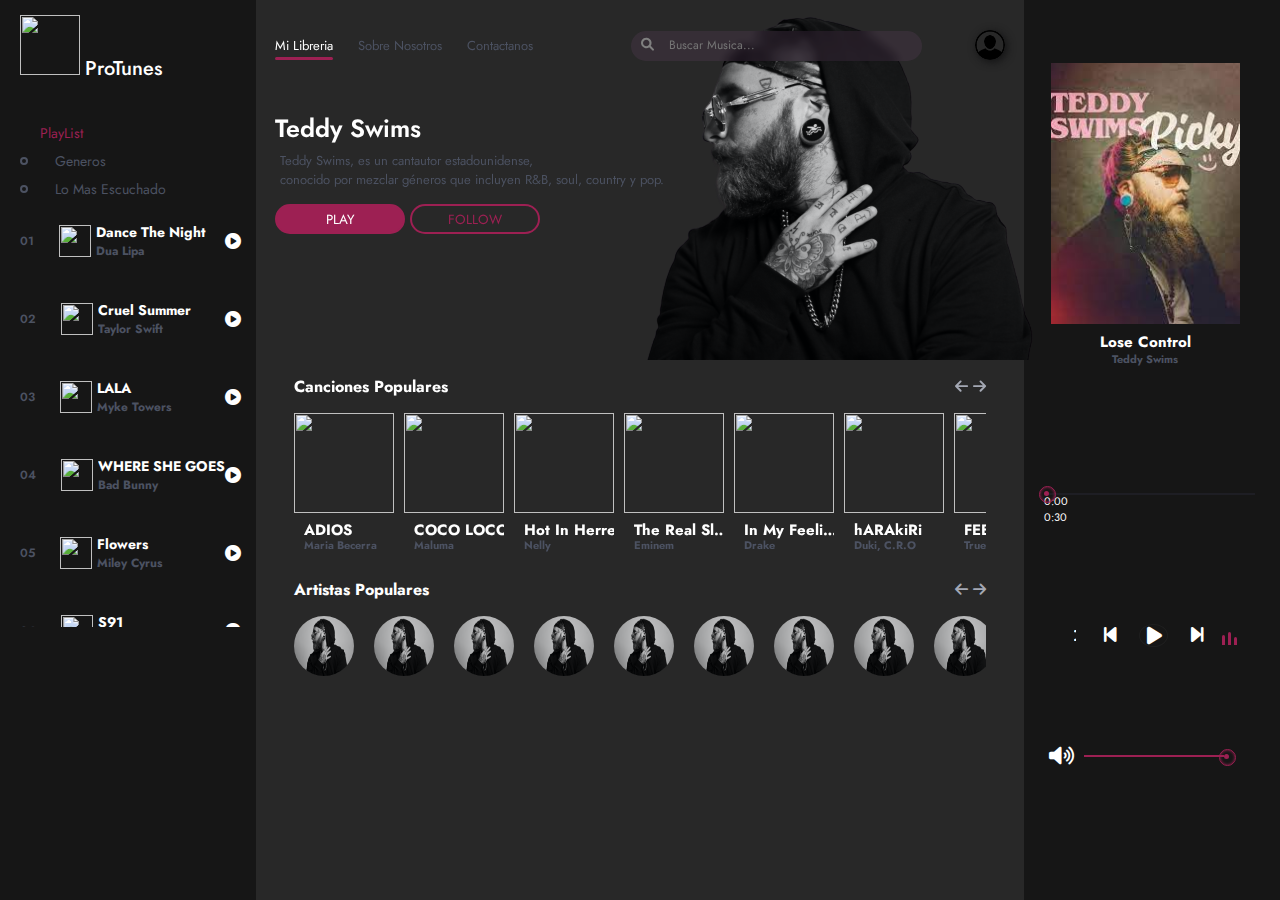
==== index.html @ f32cbe63 "listo el volumen,para volver y siguiente musica y la barra del progreso" ====
<!DOCTYPE html>
<html lang="en">
  <head>
    <meta charset="UTF-8" />
    <meta name="viewport" content="width=device-width, initial-scale=1.0" />
    <link rel="icon" href="https://dewey.tailorbrands.com/production/brand_version_mockup_image/316/8489586316_883c0020-9903-4222-9cf9-b2c41970f652.png?cb=1690263579">
    <link
      href="https://cdn.jsdelivr.net/npm/bootstrap@5.3.0/dist/css/bootstrap.min.css"
      rel="stylesheet"
      integrity="sha384-9ndCyUaIbzAi2FUVXJi0CjmCapSmO7SnpJef0486qhLnuZ2cdeRhO02iuK6FUUVM"
      crossorigin="anonymous"
    />
    <link
      rel="stylesheet"
      href="https://cdnjs.cloudflare.com/ajax/libs/font-awesome/6.0.0/css/all.min.css"
    />
    <link rel="stylesheet" href="/index.css" />
    <title>ProTunes</title>
  </head>

  <body>
    <header>
    </header>
    <main>
      <div class="menuside">
        <h1>
          <img
            src="https://dewey.tailorbrands.com/production/brand_version_mockup_image/316/8489586316_883c0020-9903-4222-9cf9-b2c41970f652.png?cb=1690263579 "
            alt=""
          />ProTunes
        </h1>
        <div class="playlist">
          <h4 class="activo">
            <span></span><i class="bi bi-music-note-beamed"></i>PlayList
          </h4>
          <h4><span></span><i class="bi bi-music-note-beamed"></i>Generos</h4>
          <h4>
            <span></span><i class="bi bi-music-note-beamed"></i>Lo Mas Escuchado
          </h4>
        </div>
        <div class="menusong">
          <li class="cancion">
            <span>01</span>
            <img src="/assets/img/descarga.jpg" alt="" />
            <h5>
              Lose Control <br />
              <div class="subtitulo">Teddy Swims</div>
            </h5>
            <i class="fa-solid fa-circle-play bi playListPlay" id="1"></i>
          </li>
          <li class="cancion">
            <span>02</span>
            <img src="/assets/img/descarga.jpg" alt="" />
            <h5>
              Lose Control <br />
              <div class="subtitulo">Teddy Swims</div>
            </h5>
            <i class="fa-solid fa-circle-play bi playListPlay" id="2"></i>
          </li>
          <li class="cancion">
            <span>03</span>
            <img src="/assets/img/descarga.jpg" alt="" />
            <h5>
              Lose Control <br />
              <div class="subtitulo">Teddy Swims</div>
            </h5>
            <i class="fa-solid fa-circle-play bi playListPlay" id="3"></i>
          </li>
          <li class="cancion">
            <span>04</span>
            <img src="/assets/img/descarga.jpg" alt="" />
            <h5>
              Lose Control <br />
              <div class="subtitulo">Teddy Swims</div>
            </h5>
            <i class="fa-solid fa-circle-play bi playListPlay" id="4"></i>
          </li>
          <li class="cancion">
            <span>05</span>
            <img src="/assets/img/descarga.jpg" alt="" />
            <h5>
              Lose Control <br />
              <div class="subtitulo">Teddy Swims</div>
            </h5>
            <i class="fa-solid fa-circle-play bi playListPlay" id="5"></i>
          </li>
          <li class="cancion">
            <span>06</span>
            <img src="/assets/img/descarga.jpg" alt="" />
            <h5>
              Lose Control <br />
              <div class="subtitulo">Teddy Swims</div>
            </h5>
            <i class="fa-solid fa-circle-play bi playListPlay" id="6"></i>
          </li>
          <li class="cancion">
            <span>07</span>
            <img src="/assets/img/descarga.jpg" alt="" />
            <h5>
              Lose Control <br />
              <div class="subtitulo">Teddy Swims</div>
            </h5>
            <i class="fa-solid fa-circle-play bi playListPlay" id="7"></i>
          </li>
          <li class="cancion">
            <span>08</span>
            <img src="/assets/img/descarga.jpg" alt="" />
            <h5>
              Lose Control <br />
              <div class="subtitulo">Teddy Swims</div>
            </h5>
            <i class="fa-solid fa-circle-play bi playListPlay" id="8"></i>
          </li>
              
        </div>
      </div>

      <div class="songside">
        <nav>
          <ul>
            <li>Mi Libreria <span></span></li>
            <li>Sobre Nosotros </li>
            <li>Contactanos</li>
          </ul>
          <div class="search ">
            <i class="fa-solid fa-magnifying-glass bi"></i>
            <input type="text" placeholder="Buscar Musica...">
          </div>
            <div class="user">
              <img src="/assets/img/descarga-removebg-preview.png" alt="portadaArtista">        
          </div>   
        </nav>
        <div class="content">
          <h1>Teddy Swims</h1>
          <p>Teddy Swims, es un cantautor estadounidense,<br> conocido por mezclar géneros que incluyen R&B, soul, country y pop.</p>
          <div class="botones">
            <button>PLAY</button>
            <button>FOLLOW</button>
          </div>
        </div>

        <div class="popularsong">
          <div class="h4">
            <h4>Canciones Populares</h4>
            <div class="btn_s">
              <i class="fa-solid fa-arrow-left bi" id="cancionPopularLeft"></i>
              <i class="fa-solid fa-arrow-right bi" id="cancionPopularRight"></i>
            </div>
          </div>

          <div class="popsong">
            <li class="cancion">
              <div class="imgplay">
                <img src="/assets/img/descarga.jpg" alt="" />
                <i class="fa-solid fa-circle-play bi playListPlay" id="9"></i>
              </div>
              <h5>
                Lose Control <br />
                <div class="subtitulo">Teddy Swims</div>
              </h5>
            </li>
            <li class="cancion">
              <div class="imgplay">
                <img src="/assets/img/descarga.jpg" alt="" />
                <i class="fa-solid fa-circle-play bi playListPlay" id="10"></i>
              </div>
              <h5>
                Lose Control <br />
                <div class="subtitulo">Teddy Swims</div>
              </h5>
            </li>
            <li class="cancion">
              <div class="imgplay">
                <img src="/assets/img/descarga.jpg" alt="" />
                <i class="fa-solid fa-circle-play bi playListPlay" id="11"></i>
              </div>
              <h5>
                Lose Control <br />
                <div class="subtitulo">Teddy Swims</div>
              </h5>
            </li>
            <li class="cancion">
              <div class="imgplay">
                <img src="/assets/img/descarga.jpg" alt=""/>
                <i class="fa-solid fa-circle-play bi playListPlay" id="12"></i>
              </div>
              <h5>
                Lose Control <br />
                <div class="subtitulo">Teddy Swims</div>
              </h5>
            </li>
            <li class="cancion">
              <div class="imgplay">
                <img src="/assets/img/descarga.jpg" alt="" />
                <i class="fa-solid fa-circle-play bi playListPlay" id="13"></i>
              </div>
              <h5>
                Lose Control <br />
                <div class="subtitulo">Teddy Swims</div>
              </h5>
            </li>
            <li class="cancion">
              <div class="imgplay">
                <img src="/assets/img/descarga.jpg" alt="" />
                <i class="fa-solid fa-circle-play bi playListPlay" id="14"></i>
              </div>
              <h5>
                Lose Control <br />
                <div class="subtitulo">Teddy Swims</div>
              </h5>
            </li>
            <li class="cancion">
              <div class="imgplay">
                <img src="/assets/img/descarga.jpg" alt="" />
                <i class="fa-solid fa-circle-play bi playListPlay" id="15"></i>
              </div>
              <h5>
                Lose Control <br />
                <div class="subtitulo">Teddy Swims</div>
              </h5>
            </li>
            <li class="cancion">
              <div class="imgplay">
                <img src="/assets/img/descarga.jpg" alt="" />
                <i class="fa-solid fa-circle-play bi playListPlay" id="16"></i>
              </div>
              <h5>
                Lose Control <br />
                <div class="subtitulo">Teddy Swims</div>
              </h5>
            </li>
            <li class="cancion">
              <div class="imgplay">
                <img src="/assets/img/descarga.jpg" alt="" />
                <i class="fa-solid fa-circle-play bi playListPlay" id="17"></i>
              </div>
              <h5>
                Lose Control <br />
                <div class="subtitulo">Teddy Swims</div>
              </h5>
            </li>
            <li class="cancion">
              <div class="imgplay">
                <img src="/assets/img/descarga.jpg" alt="" />
                <i class="fa-solid fa-circle-play bi playListPlay" id="18"></i>
              </div>
              <h5>
                Lose Control <br />
                <div class="subtitulo">Teddy Swims</div>
              </h5>
            </li>
            <li class="cancion">
              <div class="imgplay">
                <img src="/assets/img/descarga.jpg" alt="" />
                <i class="fa-solid fa-circle-play bi playListPlay" id="19"></i>
              </div>
              <h5>
                Lose Control <br />
                <div class="subtitulo">Teddy Swims</div>
              </h5>
            </li>
            <li class="cancion">
              <div class="imgplay">
                <img src="/assets/img/descarga.jpg" alt="" />
                <i class="fa-solid fa-circle-play bi playListPlay" id="20"></i>
              </div>
              <h5>
                Lose Control <br />
                <div class="subtitulo">Teddy Swims</div>
              </h5>
            </li>
            <li class="cancion">
              <div class="imgplay">
                <img src="/assets/img/descarga.jpg" alt="" />
                <i class="fa-solid fa-circle-play bi playListPlay" id="21"></i>
              </div>
              <h5>
                Lose Control <br />
                <div class="subtitulo">Teddy Swims</div>
              </h5>
            </li>
            <li class="cancion">
              <div class="imgplay">
                <img src="/assets/img/descarga.jpg" alt="" />
                <i class="fa-solid fa-circle-play bi playListPlay" id="22"></i>
              </div>
              <h5>
                Lose Control <br />
                <div class="subtitulo">Teddy Swims</div>
              </h5>
            </li>
            <li class="cancion">
              <div class="imgplay">
                <img src="/assets/img/descarga.jpg" alt="" />
                <i class="fa-solid fa-circle-play bi playListPlay" id="23"></i>
              </div>
              <h5>
                Lose Control <br />
                <div class="subtitulo">Teddy Swims</div>
              </h5>
            </li>
            <li class="cancion">
              <div class="imgplay">
                <img src="/assets/img/descarga.jpg" alt="" />
                <i class="fa-solid fa-circle-play bi playListPlay" id="24"></i>
              </div>
              <h5>
                Lose Control <br />
                <div class="subtitulo">Teddy Swims</div>
              </h5>
            </li>
            <li class="cancion">
              <div class="imgplay">
                <img src="/assets/img/descarga.jpg" alt="" />
                <i class="fa-solid fa-circle-play bi playListPlay" id="25"></i>
              </div>
              <h5>
                Lose Control <br />
                <div class="subtitulo">Teddy Swims</div>
              </h5>
            </li>
            <li class="cancion">
              <div class="imgplay">
                <img src="/assets/img/descarga.jpg" alt="" />
                <i class="fa-solid fa-circle-play bi playListPlay" id="26"></i>
              </div>
              <h5>
                Lose Control <br />
                <div class="subtitulo">Teddy Swims</div>
              </h5>
            </li>
            <li class="cancion">
              <div class="imgplay">
                <img src="/assets/img/descarga.jpg" alt="" />
                <i class="fa-solid fa-circle-play bi playListPlay" id="27"></i>
              </div>
              <h5>
                Lose Control <br />
                <div class="subtitulo">Teddy Swims</div>
              </h5>
            </li>
            <li class="cancion">
              <div class="imgplay">
                <img src="/assets/img/descarga.jpg" alt="" />
                <i class="fa-solid fa-circle-play bi playListPlay" id="28"></i>
              </div>
              <h5>
                Lose Control <br />
                <div class="subtitulo">Teddy Swims</div>
              </h5>
            </li>
            <li class="cancion">
              <div class="imgplay">
                <img src="/assets/img/descarga.jpg" alt="" />
                <i class="fa-solid fa-circle-play bi playListPlay" id="29"></i>
              </div>
              <h5>
                Lose Control <br />
                <div class="subtitulo">Teddy Swims</div>
              </h5>
            </li>
            <li class="cancion">
              <div class="imgplay">
                <img src="/assets/img/descarga.jpg" alt="" />
                <i class="fa-solid fa-circle-play bi playListPlay" id="30"></i>
              </div>
              <h5>
                Lose Control <br />
                <div class="subtitulo">Teddy Swims</div>
              </h5>
            </li>
          </div>
        </div>

        <div class="popularArtists">
          
          <div class="h4">
            <h4>Artistas Populares</h4>
            <div class="btn_s">
              <i class="fa-solid fa-arrow-left bi" id="popArtistaLeft"></i>
              <i class="fa-solid fa-arrow-right bi" id="popArtistaRight"></i>
            </div>
          </div>

          <div class="item ">
           
            </li>
            <li>
              <img src="/assets/img/songside img teddy swims.png" alt="">
            </li>
            <li>
              <img src="/assets/img/songside img teddy swims.png" alt="">
            </li>
            <li>
              <img src="/assets/img/songside img teddy swims.png" alt="">
            </li>
            <li>
              <img src="/assets/img/songside img teddy swims.png" alt="">
            </li>
            <li>
              <img src="/assets/img/songside img teddy swims.png" alt="">
            </li>
            <li>
              <img src="/assets/img/songside img teddy swims.png" alt="">
            </li>
            <li>
              <img src="/assets/img/songside img teddy swims.png" alt="">
            </li>
            <li>
              <img src="/assets/img/songside img teddy swims.png" alt="">
            </li>
            <li>
              <img src="/assets/img/songside img teddy swims.png" alt="">
            </li>
            <li>
              <img src="/assets/img/songside img teddy swims.png" alt="">
            </li>
            <li>
              <img src="/assets/img/songside img teddy swims.png" alt="">
            </li>
            <li>
              <img src="/assets/img/songside img teddy swims.png" alt="">
            </li>
            <li>
              <img src="/assets/img/songside img teddy swims.png" alt="">
            </li>
            <li>
              <img src="/assets/img/songside img teddy swims.png" alt="">
            </li>
            <li>
              <img src="/assets/img/songside img teddy swims.png" alt="">
            </li>
            <li>
              <img src="/assets/img/songside img teddy swims.png" alt="">
            </li>
          </div>
        </div>
      </div>

      <div class="masterplay">
      
        <h5 id="titulo">
          <img src="/assets/img/images.jpg"  alt="" id="postermasterplay" /><span></span>

          Lose Control
          <div class="subtitulo">Teddy Swims</div>
        </h5> 
     
        <div class="bar">
          <div class="d-flex w-100 justify-content-between mt-2" >
            <span  id="comienzo">0:00</span>
          <span  id="fin">0:30</span>
          </div>
          
          <input type="range" name="" id="seek" min="0" max="100">
          <div class="bar2" id="bar2"></div>
          <div class="punto"></div>
        </div>
      
        <div class="icon">         
          <i class="fa-solid fa-shuffle shuffle bi">next</i>
          <i class="fa-solid fa-backward-step bi" id="back"></i>
          <i class="fa-solid fa-play bi" id="masterPlay"></i>
          <i class="fa-solid fa-forward-step bi" id="next"></i>

          <div class="wave" id="wave">
            <div class="wave1"></div>
            <div class="wave1"></div>
            <div class="wave1"></div>
          </div>
        </div>

        <div class="vol">
          <i class="fa-solid fa-volume-high bi" id="vol_icon"></i>
          <input type="range" min="0" max="100" id="vol">
          <div class="volbar"></div>
          <div class="punto" id="volpunto"></div>
        </div>

      </div>
    </main>
    <footer></footer>
    <script
      src="https://cdn.jsdelivr.net/npm/bootstrap@5.3.0/dist/js/bootstrap.bundle.min.js"
      integrity="sha384-geWF76RCwLtnZ8qwWowPQNguL3RmwHVBC9FhGdlKrxdiJJigb/j/68SIy3Te4Bkz"
      crossorigin="anonymous"
    ></script>
    <script src="/js/admin.js"></script>
    <script src="/js/global.js"></script>
    <script src="/app.js"></script>
    <script src="/index.js"></script>
  </body>
</html>
---- index.css ----
/* .colores {
    background general - black
    color: #181818 - background
    #341931 - gradientes
    #571b3c - gradientes
    #7a1e48 - gradientes
    #9d2053 - gradientes
    } */
@import url("https://fonts.googleapis.com/css2?family=Bebas+Neue&family=Jost&display=swap");
* {
  margin: 0;
  padding: 0;
  box-sizing: border-box;
  font-family: "Bebas Neue", sans-serif;
  font-family: "Jost", sans-serif;
}

body {
  width: 100%;
  height: 100vh;
  display: flex;
  place-items: center;
  background-color: black;
}

main {
  position: relative;
  width: 100%;
  height: 100%;
  /* border: 1px solid #fff; */
  display: flex;
  /* flex-wrap: wrap; */

  overflow: hidden;
}
main .menuside{
  width: 20%;
}
main .menuside,
.songside {
  height: 100%;
  /* border: 1px solid #fff; */
  background-color: rgb(22, 22, 22);
  color: #fff;
}

main .songside {

  width: 60%;
  background: rgb(40, 40, 40);
}

main .masterplay {
  width: 20%;
  height: 100%;
  /* border: 1px solid #fff; */
  background-color: rgb(22, 22, 22);
}

main .menuside h1 {
  font-size: 20px;
  margin: 15px 0px 0px 20px;
  font-weight: 500;
  cursor: default;
}

main .menuside img {
  width: 60px;
  height: 60px;
  margin-right: 5px;
}

main .menuside .playlist {
  margin: 40px 0px 0px 20px;
}

main .menuside .playlist h4 {
  font-size: 14px;
  font-weight: 400;
  padding-bottom: 8px;
  color: #4c5262;
  cursor: pointer;
  display: flex;
  align-items: center;
  transition: 0.3s linear;
}
main .menuside .playlist h4:hover {
  color: #fff;
}

main .menuside .playlist h4 span {
  position: relative;
  margin-right: 35px;
}

main .menuside .playlist h4 span::before {
  content: "";
  position: absolute;
  width: 4px;
  height: 4px;
  border: 2px solid #4c5262;
  border-radius: 50%;
  top: -4px;
  transition: 0.3s linear;
}
main .menuside .playlist h4:hover span::before {
  border: 2px solid #fff;
}

main .menuside .playlist h4 .bi {
  display: none;
}

main .menuside .playlist .activo {
  color: #9d2053;
}
main .menuside .playlist .activo span {
  display: none;
}
main .menuside .playlist .activo .bi {
  display: flex;
  margin-right: 20px;
}

main .menuside .menusong {
  width: 100%;
  height: 420px;
  /* border: 1px solid #fff; */

  overflow: auto;
}

main .menuside .menusong::-webkit-scrollbar {
  display: none;
}

main .menuside .menusong li {
  list-style-type: none;
  position: relative;
  padding: 5px 0px 5px 20px;
  display: flex;
  align-items: center;
  margin-bottom: 10px;
  cursor: pointer;
  transition: 0.3s linear;
}

main .menuside .menusong li:hover {
  background: rgb(105, 105, 105, 0.1);
}
main .menuside .menusong li span {
  font-size: 12px;
  font-weight: 600;
  color: #4c5262;
}
main .menuside .menusong li img {
  width: 32px;
  height: 32px;
  margin-left: 25px;
}

main .menuside .menusong li h5 {
  font-size: 14px;
  /* margin-left: 15px; */
  margin: 5px 0px 5px 0px;
  width: 170px;
  /* border: 1px solid #fff; */
  overflow: hidden;
  text-overflow: ellipsis;
  white-space: nowrap;
}

main .menuside .menusong li h5 .subtitulo {
  font-size: 12px;
  color: #4c5262;
}

main .menuside .menusong li .bi {
  position: absolute;
  right: 15px;
}

main .masterplay {
  display: flex;
  align-items: center;
  flex-wrap: wrap;
  padding: 0px 10px;
  height: 100%;
  width: 20%;
  
}

main .masterplay .wave {
  width: 30px;
  height: 30px;
  /* border: 1px solid #fff; */
  padding-bottom: 5px;
  display: flex;
  align-items: flex-end;
  margin-right: 10px;
}

main .masterplay .wave .wave1 {
  width: 3px;
  height: 10px;
  background: #9d2053;
  margin-right: 3px;
  border-radius: 10px 10px 0px 0px;
  animation: unset;
}
main .masterplay .wave .wave1:nth-child(2) {
  height: 13px;
  margin-right: 3.5px;
  animation-delay: 0.4s;
}
main .masterplay .wave .wave1:nth-child(3) {
  height: 8px;
  animation-delay: 0.8s;
}

/* js classes */

main .masterplay .active1 .wave1 {
  animation: wave 0.5s linear infinite;
}

main .masterplay .active1 .wave1:nth-child(2) {
  animation-delay: 0.4s;
}
main .masterplay .active1 .wave1:nth-child(3) {
  animation-delay: 0.8s;
}

@keyframes wave {
  0% {
    height: 10px;
  }
  50% {
    height: 15px;
  }
  100% {
    height: 10px;
  }
}

main .masterplay img {
  
  top: 50px;
  width: 100%;
}

main .masterplay h5 {
  
  top: 10px;
  width: 80%;
  display: flex;
  flex-direction: column;
  align-items: center;
  /* border: 1px solid #fff; */
  margin-left: 17px;
  color: #fff;
  line-height: 17px;
  overflow: hidden;
  text-overflow: ellipsis;
  white-space: nowrap;
  font-size: 15px;
}
main .masterplay h5 span{
  margin-top: 10px;
}

main .masterplay h5 .subtitulo {
  font-size: 11px;
  color: #4c5262;
  width: 100%;
  overflow: hidden;
  text-overflow: ellipsis;
  white-space: nowrap;
  display: flex;
  flex-direction: column;
  align-items: center;
}

main .masterplay .icon {
  width: 100%;
  font-size: 20px;
  color: #fff;
  margin: 0px 20px 60px 40px;
  outline: none;
  display: flex;
  align-items: center;
  justify-content: center;
  gap: 10%;
}

main .masterplay .icon .bi {
  cursor: pointer;
  outline: none;
}

main .masterplay .icon .shuffle {

    font-size: 17px;
    margin-right: 10px;
    width: 17px;
    overflow: hidden;
    display: flex;
    align-items: center;
    
}

main .masterplay .icon .bi:nth-child(3) {
  border: 1px solid rgb(105, 105, 105, 0.1);
  border-radius: 50%;
  padding: 1px 5px 0px 7px;
  margin: 0px 5px;
}
main .masterplay span {
  color: #fff;
  width: 32px;
  /* border: 1px solid #fff; */
  font-size: 11px;
  font-weight: 400;
  display: flex;
}

main .masterplay .bar {
  position: relative;
  width: 100%;
  height: 2px;
  background: rgb(105, 105, 170, 0.1);
  margin: 0px 15px 0px 10px;
}
main .masterplay .bar .bar2 {
  position: absolute;
  background: #9d2053;
  width: 0%;
  height: 100%;
  top: 0;
  transition: 1s linear;
}
main .masterplay .bar .punto {
  position: absolute;
  width: 5px;
  height: 5px;
  background: #9d2053;
  border-radius: 50%;
  left: 0%;
  top: -1.5px;
  transition: 1s linear;
}
main .masterplay .bar .punto::before {
  content: "";
  position: absolute;
  width: 15px;
  height: 15px;
  border: 1px solid #9d2053;
  border-radius: 50%;
  left: -5.5px;
  top: -5px;
  box-shadow: inset 0px 0px 3px #9d2053;
}
main .masterplay .bar input {
  position: absolute;
  width: 100%;
  top: -7px;
  left: 0;
  cursor: pointer;
  z-index: 999999999999999999999999999999999999999;
  /* transition: 3s linear ; */
  opacity: 0;
}
main .masterplay .vol {
  position: relative;
  width: 140px;
  height: 2px;
  background: rgb(105, 105, 170, 0.1);
  margin-left: 50px;
  top: -80px;
}

main .masterplay .vol .bi {
  position: absolute;
  color: #fff;
  font-size: 20px;
  top: -9px;
  left: -35px;
}

main .masterplay .vol input {
  position: absolute;
  width: 100%;
  top: -8px;
  left: 0;
  cursor: pointer;
  z-index: 999999999999999999999999999999999999;
  opacity: 0;
}

main .masterplay .vol .volbar {
  position: absolute;
  background: #9d2053;
  width: 100%;
  height: 100%;
  transition: 0.3s linear;
}
main .masterplay .vol .punto {
  position: absolute;
  width: 5px;
  height: 5px;
  background: #9d2053;
  border-radius: 50%;
  left: 100%;
  top: -1.5px;
  transition: 0.3s linear;
}
main .masterplay .vol .punto::before {
  content: "";
  position: absolute;
  width: 15px;
  height: 15px;
  border: 1px solid #9d2053;
  border-radius: 50%;
  left: -5.5px;
  top: -5px;
  box-shadow: inset 0px 0px 3px #9d2053;
}
main .songside {
  z-index: 2;
}

main .songside::before {
  content: "";
  position: absolute;
  width: 59%;
  height: 40%;
  background: url("/assets/img/songside_img_teddy_swims-removebg-preview.png");
  background-repeat: no-repeat;
  z-index: -1;
  right: -20px;
  
}

main .songside nav {
  width: 95%;
  height: 10%;
  /* border: 1px solid #fff; */
  margin: auto;
  display: flex;
  align-items: center;
  justify-content: space-between;
}
main .songside nav ul {
  display: flex;
}
main .songside nav ul li {
  list-style: none;
  position: relative;
  font-size: 13px;
  color: #4c5262;
  margin-right: 25px;
  cursor: pointer;
  transition: 0.3s linear;
}
main .songside nav ul li:hover {
  color: #fff;
}
main .songside nav ul li:nth-child(1) {
  color: #fff;
}

main .songside nav ul li span {
  position: absolute;
  width: 100%;
  height: 2.5px;
  background: #9d2053;
  bottom: -5px;
  left: 0;
  border-radius: 20px;
}
main .songside nav .search {
  position: relative;
  width: 40%;
  height: 30px;
  padding: 1px 10px;
  border-radius: 20px;
  /* border: 1px solid #fff; */
  color: gray;
}
main .songside nav .search::before {
  content: "";
  position: absolute;
  width: 100%;
  height: 100%;
  background: rgb(184, 105, 184, 0.1);
  border-radius: 20px;
  backdrop-filter: blur(5px);
  z-index: -1;
}

main .songside nav .search .bi {
  font-size: 13px;
  padding: 7px 0px 0px 10px;
}
main .songside nav .search input {
  background: none;
  border: none;
  outline: none;
  padding: 0px 10px;
  color: #fff;
  font-size: 12px;
}

main .songside nav .user {
  position: relative;
  width: 30px;
  height: 30px;
  /* border: 1px solid #fff; */
  border-radius: 50%;
}
main .songside nav .user:hover {
  transform: scale(1.1);
}

main .songside nav .user img {
  width: 100%;
  height: 100%;
  border-radius: 50%;
  box-shadow: 2px 2px 8px #121213;
  cursor: pointer;
}


main .songside .content {
  width: 95%;
  height: 30%;
  /* border: 1px solid #fff; */
  margin: auto;
  padding-top: 20px;
}
main .songside .content h1 {
  font-size: 25px;
  font-weight: 600;
}
main .songside .content p {
  font-size: 13px;
  font-weight: 400;
  color: #4c5262;
  margin: 5px;
}
main .songside .content .botones {
  margin-top: 15px;
}
main .songside .content .botones button {
  width: 130px;
  height: 30px;
  border: 2px solid #9d2053;
  outline: none;
  border-radius: 20px;
  background: #9d2053;
  color: #fff;
  cursor: pointer;
  transition: 0.3s linear;
}
main .songside .content .botones button:hover {
  background: none;
  color: #9d2053;
  
}
main .songside .content .botones button:nth-child(2) {
  background: none;
  color: #9d2053;
}
main .songside .content .botones button:nth-child(2):hover {
  background: #9d2053;
  color: #fff;
  
}

main .songside .popularsong {
  width: 90%;
  height: auto;
  margin: auto;
  margin-top: 15px;
  /* border: 1px solid #fff; */
  
}


main .songside .popularsong .h4 {
  display: flex;
  align-items: center;
  justify-content: space-between;
}

main .songside .popularsong .h4 .bi {
  color: #a4a8b4;
  cursor: pointer;
  transition: 0.3s linear;
  font-size: 15px; /* font size del popular song y flechas */
}
main .songside .popularsong .h4 .bi:hover {
  color: #fff;
}

main .songside .popularsong .popsong {
  width: 100%;
  height: 150px;
  margin-top: 15px;
  display: flex;
  /* border: 1px solid #fff; */
  overflow: auto;
  scroll-behavior: smooth;

}
main .songside .popularsong .popsong::-webkit-scrollbar {
  display: none;
}
main .songside .popularsong .popsong li {
  min-width: 100px;
  height: 140px;
  list-style-type: none;
  margin-right: 10px;
  transition: .3s linear;
}

main .songside .popularsong .popsong li:hover {
  background: rgba(5, 5, 5, 0.1);

}

main .songside .popularsong .popsong li .imgplay {
  position: relative;
  width: 100px;
  height: 100px;
  display: flex;
  align-items: center;
  justify-content: center;
    
}
main .songside .popularsong .popsong li .imgplay img{
  width: 100%;
  height: 100%;
      
}
main .songside .popularsong .popsong li .imgplay .bi{
  position: absolute;
  font-size: 40px;
  cursor: pointer;
  transition: .3s linear;
  opacity: 0;   
  color: #9d2053;
  background-color: #121213;
  border-radius: 50%;
  
}
main .songside .popularsong .popsong li:hover .imgplay .bi{
  opacity: 1;  
}
main .songside .popularsong .popsong li h5{
  padding: 5px 0px 0px 5px;
  line-height: 15px;
  font-size: 15px;
  width: 100px;
  overflow: hidden;
  white-space: nowrap;
  text-overflow: ellipsis;
}
main .songside .popularsong .popsong li h5 .subtitulo{
  font-size: 11px;
  overflow: hidden;
  white-space: nowrap;
  text-overflow: ellipsis;
  color: #4c5262;
}

main .songside .popularArtists {
  width: 90%;
  height: auto;
  /* border: 1px solid #fff; */
  margin: auto;
  margin-top: 15px;
}

main .songside .popularArtists .h4 {
  display: flex;
  align-items: center;
  justify-content: space-between;
}

main .songside .popularArtists .h4 .bi {
  color: #a4a8b4;
  cursor: pointer;
  transition: 0.3s linear;
  font-size: 15px; /* font size del popular song y flechas */
}
main .songside .popularArtists .h4 .bi:hover {
  color: #fff;
}


main .songside .popularArtists .item {
  width: 100%;
  height: 110px;
  margin-top: 15px;
  display: flex;
  /* border: 1px solid #fff; */
  overflow: auto;
  scroll-behavior: smooth;
}
main .songside .popularArtists .item::-webkit-scrollbar {
 display: none;
}

main .songside .popularArtists .item li {
  list-style-type: none;
  position: relative;
  min-width: 60px;
  height: 60px;
  border-radius: 50%;
  margin-right: 20px;
  cursor: pointer;
}
main .songside .popularArtists .item li img{
  width: 100%;
  height: 100%;
  border-radius: 50%;

}

/* main .songside .footer {
  width: 100%;
  height: 14%;
  border: 1px solid #fff; 
  margin-top: 5px;
  background: #121213;
} */
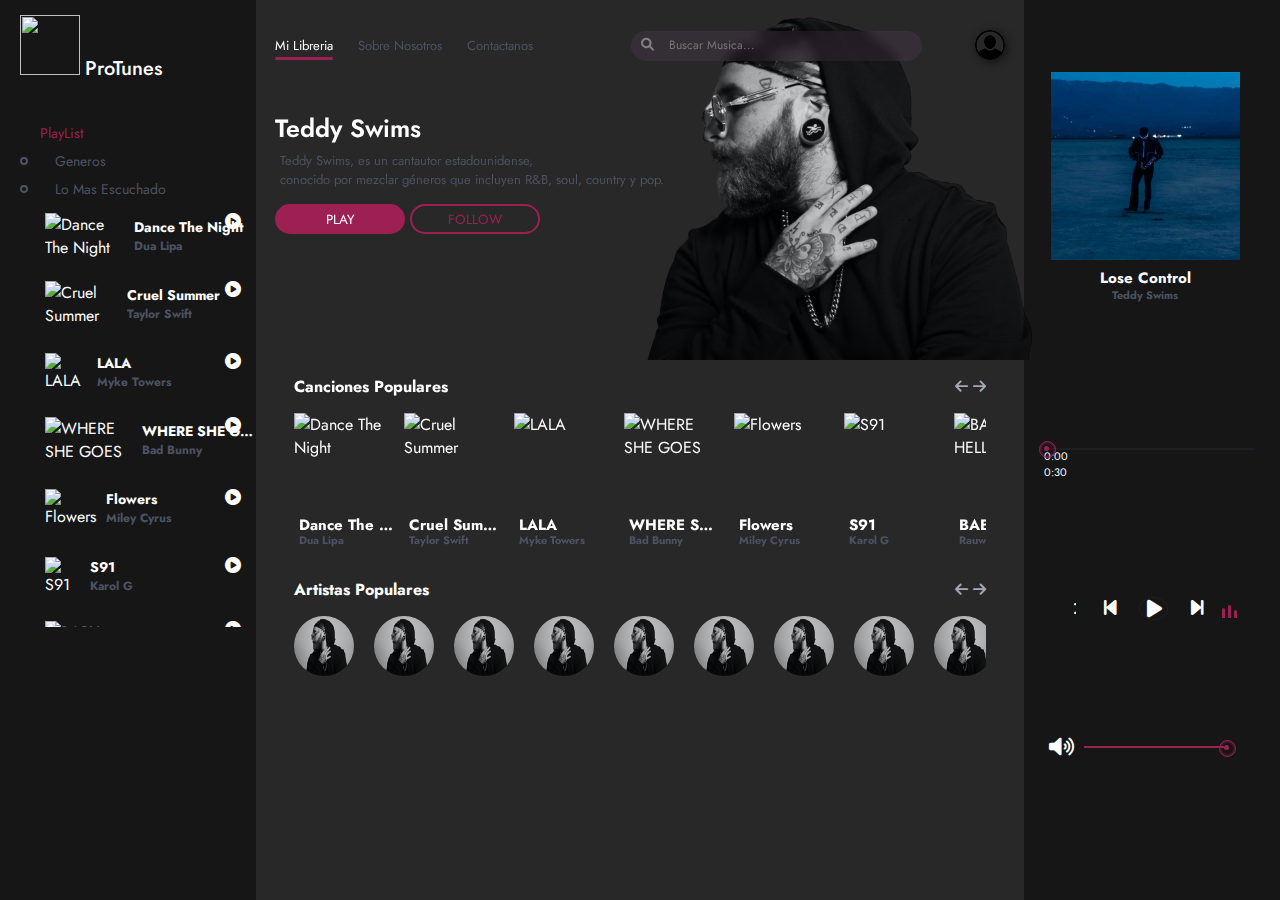
==== commit 8f2e3a8b: "se realizo cambios en la funcion de canciones populares y de menusong, se arreglo los botones back y" ====
--- a/index.html
+++ b/index.html
@@ -38,8 +38,9 @@
             <span></span><i class="bi bi-music-note-beamed"></i>Lo Mas Escuchado
           </h4>
         </div>
+
         <div class="menusong">
-          <li class="cancion">
+          <!-- <li class="cancion">
             <span>01</span>
             <img src="/assets/img/descarga.jpg" alt="" />
             <h5>
@@ -110,9 +111,10 @@
               <div class="subtitulo">Teddy Swims</div>
             </h5>
             <i class="fa-solid fa-circle-play bi playListPlay" id="8"></i>
-          </li>
+          </li> -->
               
         </div>
+
       </div>
 
       <div class="songside">
@@ -149,226 +151,7 @@
           </div>
 
           <div class="popsong">
-            <li class="cancion">
-              <div class="imgplay">
-                <img src="/assets/img/descarga.jpg" alt="" />
-                <i class="fa-solid fa-circle-play bi playListPlay" id="9"></i>
-              </div>
-              <h5>
-                Lose Control <br />
-                <div class="subtitulo">Teddy Swims</div>
-              </h5>
-            </li>
-            <li class="cancion">
-              <div class="imgplay">
-                <img src="/assets/img/descarga.jpg" alt="" />
-                <i class="fa-solid fa-circle-play bi playListPlay" id="10"></i>
-              </div>
-              <h5>
-                Lose Control <br />
-                <div class="subtitulo">Teddy Swims</div>
-              </h5>
-            </li>
-            <li class="cancion">
-              <div class="imgplay">
-                <img src="/assets/img/descarga.jpg" alt="" />
-                <i class="fa-solid fa-circle-play bi playListPlay" id="11"></i>
-              </div>
-              <h5>
-                Lose Control <br />
-                <div class="subtitulo">Teddy Swims</div>
-              </h5>
-            </li>
-            <li class="cancion">
-              <div class="imgplay">
-                <img src="/assets/img/descarga.jpg" alt=""/>
-                <i class="fa-solid fa-circle-play bi playListPlay" id="12"></i>
-              </div>
-              <h5>
-                Lose Control <br />
-                <div class="subtitulo">Teddy Swims</div>
-              </h5>
-            </li>
-            <li class="cancion">
-              <div class="imgplay">
-                <img src="/assets/img/descarga.jpg" alt="" />
-                <i class="fa-solid fa-circle-play bi playListPlay" id="13"></i>
-              </div>
-              <h5>
-                Lose Control <br />
-                <div class="subtitulo">Teddy Swims</div>
-              </h5>
-            </li>
-            <li class="cancion">
-              <div class="imgplay">
-                <img src="/assets/img/descarga.jpg" alt="" />
-                <i class="fa-solid fa-circle-play bi playListPlay" id="14"></i>
-              </div>
-              <h5>
-                Lose Control <br />
-                <div class="subtitulo">Teddy Swims</div>
-              </h5>
-            </li>
-            <li class="cancion">
-              <div class="imgplay">
-                <img src="/assets/img/descarga.jpg" alt="" />
-                <i class="fa-solid fa-circle-play bi playListPlay" id="15"></i>
-              </div>
-              <h5>
-                Lose Control <br />
-                <div class="subtitulo">Teddy Swims</div>
-              </h5>
-            </li>
-            <li class="cancion">
-              <div class="imgplay">
-                <img src="/assets/img/descarga.jpg" alt="" />
-                <i class="fa-solid fa-circle-play bi playListPlay" id="16"></i>
-              </div>
-              <h5>
-                Lose Control <br />
-                <div class="subtitulo">Teddy Swims</div>
-              </h5>
-            </li>
-            <li class="cancion">
-              <div class="imgplay">
-                <img src="/assets/img/descarga.jpg" alt="" />
-                <i class="fa-solid fa-circle-play bi playListPlay" id="17"></i>
-              </div>
-              <h5>
-                Lose Control <br />
-                <div class="subtitulo">Teddy Swims</div>
-              </h5>
-            </li>
-            <li class="cancion">
-              <div class="imgplay">
-                <img src="/assets/img/descarga.jpg" alt="" />
-                <i class="fa-solid fa-circle-play bi playListPlay" id="18"></i>
-              </div>
-              <h5>
-                Lose Control <br />
-                <div class="subtitulo">Teddy Swims</div>
-              </h5>
-            </li>
-            <li class="cancion">
-              <div class="imgplay">
-                <img src="/assets/img/descarga.jpg" alt="" />
-                <i class="fa-solid fa-circle-play bi playListPlay" id="19"></i>
-              </div>
-              <h5>
-                Lose Control <br />
-                <div class="subtitulo">Teddy Swims</div>
-              </h5>
-            </li>
-            <li class="cancion">
-              <div class="imgplay">
-                <img src="/assets/img/descarga.jpg" alt="" />
-                <i class="fa-solid fa-circle-play bi playListPlay" id="20"></i>
-              </div>
-              <h5>
-                Lose Control <br />
-                <div class="subtitulo">Teddy Swims</div>
-              </h5>
-            </li>
-            <li class="cancion">
-              <div class="imgplay">
-                <img src="/assets/img/descarga.jpg" alt="" />
-                <i class="fa-solid fa-circle-play bi playListPlay" id="21"></i>
-              </div>
-              <h5>
-                Lose Control <br />
-                <div class="subtitulo">Teddy Swims</div>
-              </h5>
-            </li>
-            <li class="cancion">
-              <div class="imgplay">
-                <img src="/assets/img/descarga.jpg" alt="" />
-                <i class="fa-solid fa-circle-play bi playListPlay" id="22"></i>
-              </div>
-              <h5>
-                Lose Control <br />
-                <div class="subtitulo">Teddy Swims</div>
-              </h5>
-            </li>
-            <li class="cancion">
-              <div class="imgplay">
-                <img src="/assets/img/descarga.jpg" alt="" />
-                <i class="fa-solid fa-circle-play bi playListPlay" id="23"></i>
-              </div>
-              <h5>
-                Lose Control <br />
-                <div class="subtitulo">Teddy Swims</div>
-              </h5>
-            </li>
-            <li class="cancion">
-              <div class="imgplay">
-                <img src="/assets/img/descarga.jpg" alt="" />
-                <i class="fa-solid fa-circle-play bi playListPlay" id="24"></i>
-              </div>
-              <h5>
-                Lose Control <br />
-                <div class="subtitulo">Teddy Swims</div>
-              </h5>
-            </li>
-            <li class="cancion">
-              <div class="imgplay">
-                <img src="/assets/img/descarga.jpg" alt="" />
-                <i class="fa-solid fa-circle-play bi playListPlay" id="25"></i>
-              </div>
-              <h5>
-                Lose Control <br />
-                <div class="subtitulo">Teddy Swims</div>
-              </h5>
-            </li>
-            <li class="cancion">
-              <div class="imgplay">
-                <img src="/assets/img/descarga.jpg" alt="" />
-                <i class="fa-solid fa-circle-play bi playListPlay" id="26"></i>
-              </div>
-              <h5>
-                Lose Control <br />
-                <div class="subtitulo">Teddy Swims</div>
-              </h5>
-            </li>
-            <li class="cancion">
-              <div class="imgplay">
-                <img src="/assets/img/descarga.jpg" alt="" />
-                <i class="fa-solid fa-circle-play bi playListPlay" id="27"></i>
-              </div>
-              <h5>
-                Lose Control <br />
-                <div class="subtitulo">Teddy Swims</div>
-              </h5>
-            </li>
-            <li class="cancion">
-              <div class="imgplay">
-                <img src="/assets/img/descarga.jpg" alt="" />
-                <i class="fa-solid fa-circle-play bi playListPlay" id="28"></i>
-              </div>
-              <h5>
-                Lose Control <br />
-                <div class="subtitulo">Teddy Swims</div>
-              </h5>
-            </li>
-            <li class="cancion">
-              <div class="imgplay">
-                <img src="/assets/img/descarga.jpg" alt="" />
-                <i class="fa-solid fa-circle-play bi playListPlay" id="29"></i>
-              </div>
-              <h5>
-                Lose Control <br />
-                <div class="subtitulo">Teddy Swims</div>
-              </h5>
-            </li>
-            <li class="cancion">
-              <div class="imgplay">
-                <img src="/assets/img/descarga.jpg" alt="" />
-                <i class="fa-solid fa-circle-play bi playListPlay" id="30"></i>
-              </div>
-              <h5>
-                Lose Control <br />
-                <div class="subtitulo">Teddy Swims</div>
-              </h5>
-            </li>
+           
           </div>
         </div>
 
@@ -439,8 +222,8 @@
 
       <div class="masterplay">
       
-        <h5 id="titulo">
-          <img src="/assets/img/images.jpg"  alt="" id="postermasterplay" /><span></span>
+        <h5 id="titulo" class="titulo">
+          <img src="/assets/img/poster/4.jpg"  alt="" id="postermasterplay" /><span></span>
 
           Lose Control
           <div class="subtitulo">Teddy Swims</div>
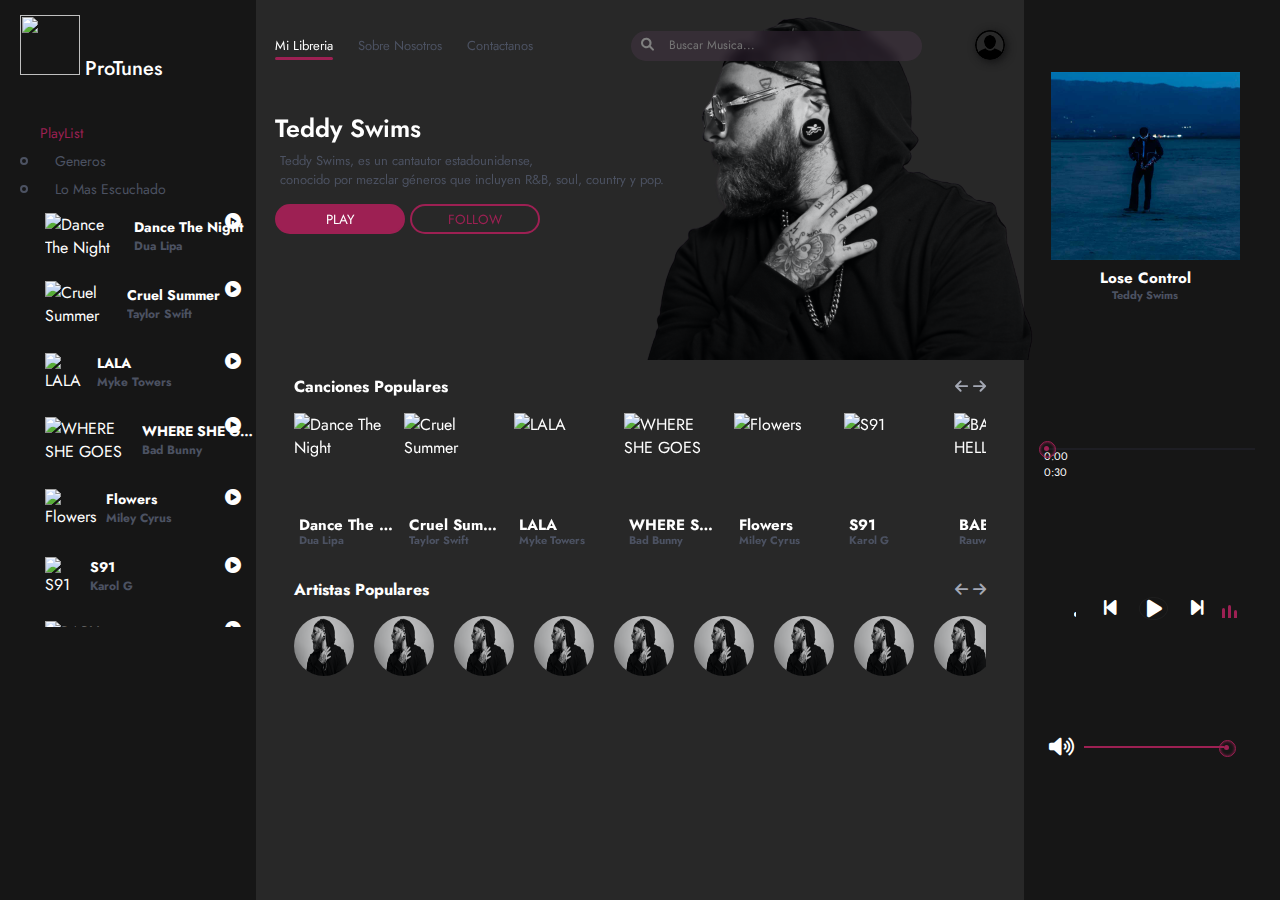
==== commit 0eb4621c: "se añadio funcionalidad al buscador de canciones por tema o artista con su respectivo estilo" ====
--- a/index.html
+++ b/index.html
@@ -40,79 +40,7 @@
         </div>
 
         <div class="menusong">
-          <!-- <li class="cancion">
-            <span>01</span>
-            <img src="/assets/img/descarga.jpg" alt="" />
-            <h5>
-              Lose Control <br />
-              <div class="subtitulo">Teddy Swims</div>
-            </h5>
-            <i class="fa-solid fa-circle-play bi playListPlay" id="1"></i>
-          </li>
-          <li class="cancion">
-            <span>02</span>
-            <img src="/assets/img/descarga.jpg" alt="" />
-            <h5>
-              Lose Control <br />
-              <div class="subtitulo">Teddy Swims</div>
-            </h5>
-            <i class="fa-solid fa-circle-play bi playListPlay" id="2"></i>
-          </li>
-          <li class="cancion">
-            <span>03</span>
-            <img src="/assets/img/descarga.jpg" alt="" />
-            <h5>
-              Lose Control <br />
-              <div class="subtitulo">Teddy Swims</div>
-            </h5>
-            <i class="fa-solid fa-circle-play bi playListPlay" id="3"></i>
-          </li>
-          <li class="cancion">
-            <span>04</span>
-            <img src="/assets/img/descarga.jpg" alt="" />
-            <h5>
-              Lose Control <br />
-              <div class="subtitulo">Teddy Swims</div>
-            </h5>
-            <i class="fa-solid fa-circle-play bi playListPlay" id="4"></i>
-          </li>
-          <li class="cancion">
-            <span>05</span>
-            <img src="/assets/img/descarga.jpg" alt="" />
-            <h5>
-              Lose Control <br />
-              <div class="subtitulo">Teddy Swims</div>
-            </h5>
-            <i class="fa-solid fa-circle-play bi playListPlay" id="5"></i>
-          </li>
-          <li class="cancion">
-            <span>06</span>
-            <img src="/assets/img/descarga.jpg" alt="" />
-            <h5>
-              Lose Control <br />
-              <div class="subtitulo">Teddy Swims</div>
-            </h5>
-            <i class="fa-solid fa-circle-play bi playListPlay" id="6"></i>
-          </li>
-          <li class="cancion">
-            <span>07</span>
-            <img src="/assets/img/descarga.jpg" alt="" />
-            <h5>
-              Lose Control <br />
-              <div class="subtitulo">Teddy Swims</div>
-            </h5>
-            <i class="fa-solid fa-circle-play bi playListPlay" id="7"></i>
-          </li>
-          <li class="cancion">
-            <span>08</span>
-            <img src="/assets/img/descarga.jpg" alt="" />
-            <h5>
-              Lose Control <br />
-              <div class="subtitulo">Teddy Swims</div>
-            </h5>
-            <i class="fa-solid fa-circle-play bi playListPlay" id="8"></i>
-          </li> -->
-              
+                        
         </div>
 
       </div>
@@ -124,9 +52,12 @@
             <li>Sobre Nosotros </li>
             <li>Contactanos</li>
           </ul>
-          <div class="search ">
+          <div class="search">
             <i class="fa-solid fa-magnifying-glass bi"></i>
             <input type="text" placeholder="Buscar Musica...">
+            <div class="searchResults">
+             
+            </div>
           </div>
             <div class="user">
               <img src="/assets/img/descarga-removebg-preview.png" alt="portadaArtista">        
@@ -235,13 +166,13 @@
           <span  id="fin">0:30</span>
           </div>
           
-          <input type="range" name="" id="seek" min="0" max="100">
+          <input type="range" name="" id="barra" min="0" max="100">
           <div class="bar2" id="bar2"></div>
           <div class="punto"></div>
         </div>
       
         <div class="icon">         
-          <i class="fa-solid fa-shuffle shuffle bi">next</i>
+          <i class="fa-solid fa-music shuffle bi">next</i>
           <i class="fa-solid fa-backward-step bi" id="back"></i>
           <i class="fa-solid fa-play bi" id="masterPlay"></i>
           <i class="fa-solid fa-forward-step bi" id="next"></i>
--- a/index.css
+++ b/index.css
@@ -498,6 +498,60 @@
   z-index: -1;
 }
 
+main .songside nav .search .searchResults{
+  position: absolute;
+  width: 100%;
+  height: 200px;
+  /* border: 1px solid #fff; */
+  margin-top: 10px;
+  border-radius: 10px;
+  overflow: auto;
+
+}
+main .songside nav .search .searchResults::-webkit-scrollbar{
+  display: none;
+    
+}
+
+main .songside nav .search .searchResults .cardSearch{
+  width: 100%;
+  min-height: 45px;
+  /* border: 1px solid #fff; */
+  display: flex;
+  align-items: center;
+  background: rgb(184, 184, 184, .1);
+  margin-bottom: 5px;
+  text-decoration: none;
+  display: none;
+}
+
+main .songside nav .search .searchResults .cardSearch img{
+  width: 35px;
+  height: 35px;
+  border-radius: 5px;
+  
+}
+
+main .songside nav .search .searchResults .cardSearch .content{
+  width: 80%;
+  height: 100%;
+  /* border: 1px solid #fff; */
+  padding: 0;
+  font-size: 13px;
+  font-weight: 600;
+  color: #fff;
+
+  
+}
+
+main .songside nav .search .searchResults .cardSearch .content .subtitulo{
+  font-size: 11px;
+  color: #a4a8b4;
+  font-weight: 500;
+
+  
+}
+
 main .songside nav .search .bi {
   font-size: 13px;
   padding: 7px 0px 0px 10px;
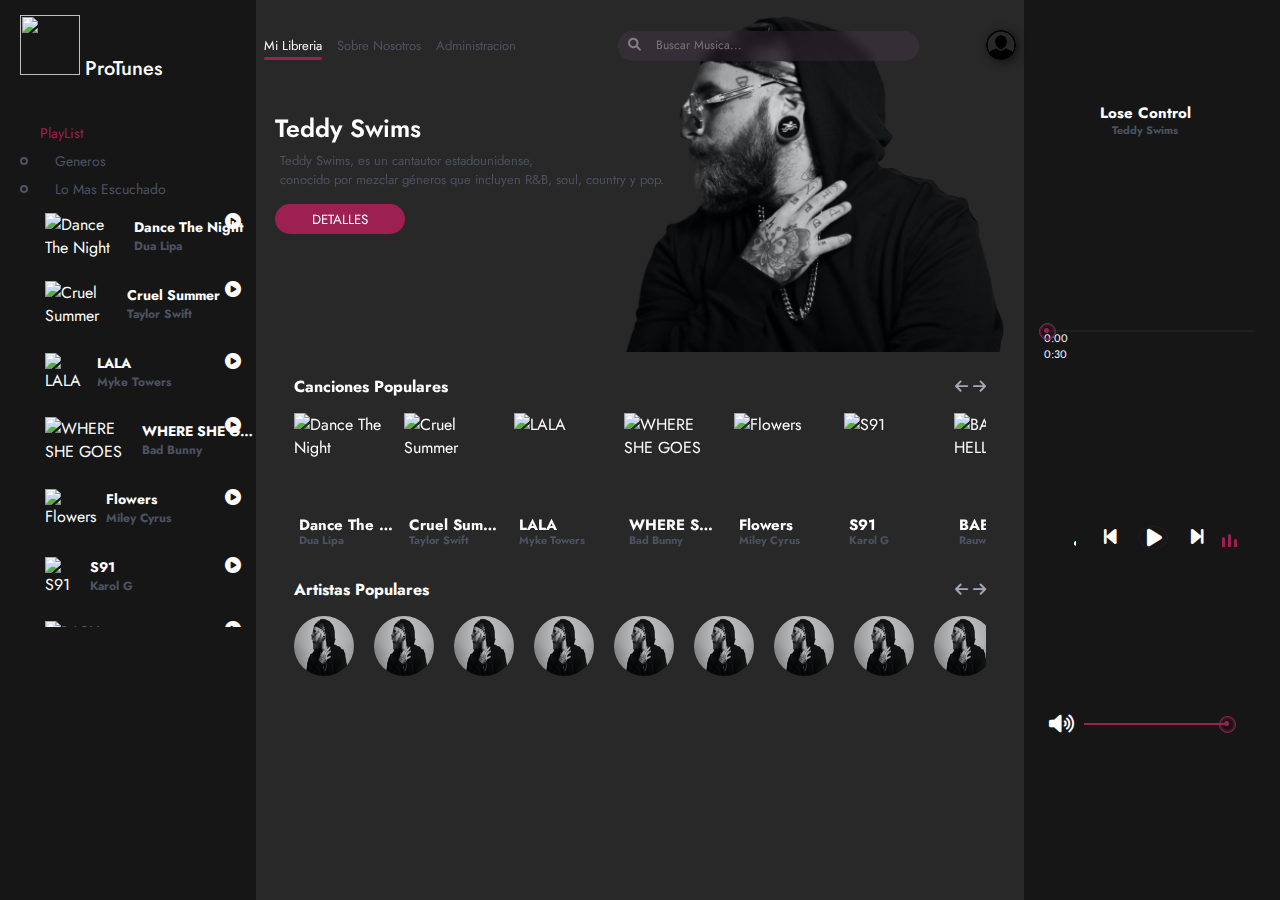
==== commit 29fdb59c: "se hizo el responsive de la pagina principal" ====
--- a/index.html
+++ b/index.html
@@ -50,7 +50,7 @@
           <ul>
             <li>Mi Libreria <span></span></li>
             <li>Sobre Nosotros </li>
-            <li>Contactanos</li>
+            <li>Administracion</li>
           </ul>
           <div class="search">
             <i class="fa-solid fa-magnifying-glass bi"></i>
@@ -67,8 +67,8 @@
           <h1>Teddy Swims</h1>
           <p>Teddy Swims, es un cantautor estadounidense,<br> conocido por mezclar géneros que incluyen R&B, soul, country y pop.</p>
           <div class="botones">
-            <button>PLAY</button>
-            <button>FOLLOW</button>
+            
+            <button>DETALLES</button>
           </div>
         </div>
 
@@ -151,13 +151,13 @@
         </div>
       </div>
 
-      <div class="masterplay">
+      <div class="masterplay ">
       
         <h5 id="titulo" class="titulo">
-          <img src="/assets/img/poster/4.jpg"  alt="" id="postermasterplay" /><span></span>
+          <img src=""  alt="" id="postermasterplay" /><span></span>
 
           Lose Control
-          <div class="subtitulo">Teddy Swims</div>
+          <div class="subtitulo">  Teddy Swims   </div>
         </h5> 
      
         <div class="bar">
--- a/index.css
+++ b/index.css
@@ -366,7 +366,7 @@
   top: -7px;
   left: 0;
   cursor: pointer;
-  z-index: 999999999999999999999999999999999999999;
+  z-index: 3;
   /* transition: 3s linear ; */
   opacity: 0;
 }
@@ -393,7 +393,7 @@
   top: -8px;
   left: 0;
   cursor: pointer;
-  z-index: 999999999999999999999999999999999999;
+  z-index: 3;
   opacity: 0;
 }
 
@@ -436,13 +436,14 @@
   height: 40%;
   background: url("/assets/img/songside_img_teddy_swims-removebg-preview.png");
   background-repeat: no-repeat;
+  background-size: 70%;
   z-index: -1;
-  right: -20px;
+  right: -1px;
   
 }
 
 main .songside nav {
-  width: 95%;
+  width: 98%;
   height: 10%;
   /* border: 1px solid #fff; */
   margin: auto;
@@ -458,7 +459,7 @@
   position: relative;
   font-size: 13px;
   color: #4c5262;
-  margin-right: 25px;
+  margin-right: 15px;
   cursor: pointer;
   transition: 0.3s linear;
 }
@@ -537,16 +538,16 @@
   height: 100%;
   /* border: 1px solid #fff; */
   padding: 0;
-  font-size: 13px;
+  font-size: 14px;
   font-weight: 600;
-  color: #fff;
+  color: #9d2053;
 
   
 }
 
 main .songside nav .search .searchResults .cardSearch .content .subtitulo{
   font-size: 11px;
-  color: #a4a8b4;
+  color: #fff;
   font-weight: 500;
 
   
@@ -788,4 +789,4004 @@
   border: 1px solid #fff; 
   margin-top: 5px;
   background: #121213;
-} */+} */
+
+
+
+@media screen and (min-width: 990px) and (max-width: 1184px) {
+  @import url("https://fonts.googleapis.com/css2?family=Bebas+Neue&family=Jost&display=swap");
+  * {
+    margin: 0;
+    padding: 0;
+    box-sizing: border-box;
+    font-family: "Bebas Neue", sans-serif;
+    font-family: "Jost", sans-serif;
+  }
+  
+  body {
+    width: 100%;
+    height: 100vh;
+    display: flex;
+    place-items: center;
+    background-color: black;
+  }
+  
+  main {
+    position: relative;
+    width: 100%;
+    height: 100%;
+    /* border: 1px solid #fff; */
+    display: flex;
+    /* flex-wrap: wrap; */
+  
+    overflow: hidden;
+  }
+  main .menuside{
+    width: 20%;
+  }
+  main .menuside,
+  .songside {
+    height: 100%;
+    /* border: 1px solid #fff; */
+    background-color: rgb(22, 22, 22);
+    color: #fff;
+  }
+  
+  main .songside {
+  
+    width: 60%;
+    background: rgb(40, 40, 40);
+  }
+  
+  main .masterplay {
+    width: 30%;
+    height: 100%;
+    /* border: 1px solid #fff; */
+    background-color: rgb(22, 22, 22);
+  }
+  
+  main .menuside h1 {
+    font-size: 20px;
+    margin: 15px 0px 0px 20px;
+    font-weight: 500;
+    cursor: default;
+  }
+  
+  main .menuside img {
+    width: 60px;
+    height: 60px;
+    margin-right: 5px;
+  }
+  
+  main .menuside .playlist {
+    margin: 40px 0px 0px 20px;
+  }
+  
+  main .menuside .playlist h4 {
+    font-size: 14px;
+    font-weight: 400;
+    padding-bottom: 8px;
+    color: #4c5262;
+    cursor: pointer;
+    display: flex;
+    align-items: center;
+    transition: 0.3s linear;
+  }
+  main .menuside .playlist h4:hover {
+    color: #fff;
+  }
+  
+  main .menuside .playlist h4 span {
+    position: relative;
+    margin-right: 35px;
+  }
+  
+  main .menuside .playlist h4 span::before {
+    content: "";
+    position: absolute;
+    width: 4px;
+    height: 4px;
+    border: 2px solid #4c5262;
+    border-radius: 50%;
+    top: -4px;
+    transition: 0.3s linear;
+  }
+  main .menuside .playlist h4:hover span::before {
+    border: 2px solid #fff;
+  }
+  
+  main .menuside .playlist h4 .bi {
+    display: none;
+  }
+  
+  main .menuside .playlist .activo {
+    color: #9d2053;
+  }
+  main .menuside .playlist .activo span {
+    display: none;
+  }
+  main .menuside .playlist .activo .bi {
+    display: flex;
+    margin-right: 20px;
+  }
+  
+  main .menuside .menusong {
+    width: 100%;
+    height: 420px;
+    /* border: 1px solid #fff; */
+  
+    overflow: auto;
+  }
+  
+  main .menuside .menusong::-webkit-scrollbar {
+    display: none;
+  }
+  
+  main .menuside .menusong li {
+    list-style-type: none;
+    position: relative;
+    padding: 5px 0px 5px 0px;
+    display: flex;
+    align-items: center;
+    margin-bottom: 10px;
+    cursor: pointer;
+    transition: 0.3s linear;
+  }
+  
+  main .menuside .menusong li:hover {
+    background: rgb(105, 105, 105, 0.1);
+  }
+  main .menuside .menusong li span {
+    font-size: 12px;
+    font-weight: 600;
+    color: #4c5262;
+  }
+  main .menuside .menusong li img {
+    width: 32px;
+    height: 32px;
+    margin-left: 5px;
+  }
+  
+  main .menuside .menusong li h5 {
+    font-size: 14px;
+    /* margin-left: 15px; */
+    margin: 5px 0px 5px 0px;
+    width: 170px;
+    /* border: 1px solid #fff; */
+    overflow: hidden;
+    text-overflow: ellipsis;
+    white-space: nowrap;
+  }
+  
+  main .menuside .menusong li h5 .subtitulo {
+    font-size: 12px;
+    color: #4c5262;
+  }
+  
+  main .menuside .menusong li .bi {
+    position: absolute;
+    right: 15px;
+  }
+  
+  main .masterplay {
+    display: flex;
+    align-items: center;
+    flex-wrap: wrap;
+    padding: 0px 10px;
+    height: 100%;
+    width: 30%;
+    
+  }
+  
+  main .masterplay .wave {
+    width: 30px;
+    height: 30px;
+    /* border: 1px solid #fff; */
+    padding-bottom: 5px;
+    padding-left: 5px;
+    display: flex;
+    align-items: flex-end;
+    margin-right: 10px;
+  }
+  
+  main .masterplay .wave .wave1 {
+    width: 3px;
+    height: 10px;
+    background: #9d2053;
+    margin-right: 3px;
+    border-radius: 10px 10px 0px 0px;
+    animation: unset;
+  }
+  main .masterplay .wave .wave1:nth-child(2) {
+    height: 13px;
+    margin-right: 3.5px;
+    animation-delay: 0.4s;
+  }
+  main .masterplay .wave .wave1:nth-child(3) {
+    height: 8px;
+    animation-delay: 0.8s;
+  }
+  
+  /* js classes */
+  
+  main .masterplay .active1 .wave1 {
+    animation: wave 0.5s linear infinite;
+  }
+  
+  main .masterplay .active1 .wave1:nth-child(2) {
+    animation-delay: 0.4s;
+  }
+  main .masterplay .active1 .wave1:nth-child(3) {
+    animation-delay: 0.8s;
+  }
+  
+  @keyframes wave {
+    0% {
+      height: 10px;
+    }
+    50% {
+      height: 15px;
+    }
+    100% {
+      height: 10px;
+    }
+  }
+  
+  main .masterplay img {
+    
+    top: 50px;
+    width: 100%;
+  }
+  
+  main .masterplay h5 {
+    
+    top: 10px;
+    width: 100%;
+    display: flex;
+    flex-direction: column;
+    align-items: center;
+    /* border: 1px solid #fff; */
+    margin-left: 17px;
+    color: #fff;
+    line-height: 17px;
+    overflow: hidden;
+    text-overflow: ellipsis;
+    white-space: nowrap;
+    font-size: 15px;
+  }
+  main .masterplay h5 span{
+    margin-top: 10px;
+  }
+  
+  main .masterplay h5 .subtitulo {
+    font-size: 11px;
+    color: #4c5262;
+    width: 100%;
+    overflow: hidden;
+    text-overflow: ellipsis;
+    white-space: nowrap;
+    display: flex;
+    flex-direction: column;
+    align-items: center;
+  }
+  
+  main .masterplay .icon {
+    width: 100%;
+    font-size: 20px;
+    color: #fff;
+    margin: 0px 0px 60px 15px;
+    outline: none;
+    display: flex;
+    align-items: center;
+    justify-content: center;
+    gap: 5%;
+    
+  }
+  
+  main .masterplay .icon .bi {
+    cursor: pointer;
+    outline: none;
+  }
+  
+  main .masterplay .icon .shuffle {
+  
+      font-size: 17px;
+      margin-right: 12px;
+      width: 17px;
+      overflow: hidden;
+      display: flex;
+      align-items: center;
+      
+  }
+  
+  main .masterplay .icon .bi:nth-child(3) {
+    border: 1px solid rgb(105, 105, 105, 0.1);
+    border-radius: 50%;
+    padding: 1px 2px 0px 7px;
+    margin: 0px 5px;
+  }
+  main .masterplay span {
+    color: #fff;
+    width: 32px;
+    /* border: 1px solid #fff; */
+    font-size: 11px;
+    font-weight: 400;
+    display: flex;
+  }
+  
+  main .masterplay .bar {
+    position: relative;
+    width: 100%;
+    height: 2px;
+    background: rgb(105, 105, 170, 0.1);
+    margin: 0px 15px 0px 10px;
+  }
+  main .masterplay .bar .bar2 {
+    position: absolute;
+    background: #9d2053;
+    width: 0%;
+    height: 100%;
+    top: 0;
+    transition: 1s linear;
+  }
+  main .masterplay .bar .punto {
+    position: absolute;
+    width: 5px;
+    height: 5px;
+    background: #9d2053;
+    border-radius: 50%;
+    left: 0%;
+    top: -1.5px;
+    transition: 1s linear;
+  }
+  main .masterplay .bar .punto::before {
+    content: "";
+    position: absolute;
+    width: 15px;
+    height: 15px;
+    border: 1px solid #9d2053;
+    border-radius: 50%;
+    left: -5.5px;
+    top: -5px;
+    box-shadow: inset 0px 0px 3px #9d2053;
+  }
+  main .masterplay .bar input {
+    position: absolute;
+    width: 100%;
+    top: -7px;
+    left: 0;
+    cursor: pointer;
+    z-index: 3;
+    /* transition: 3s linear ; */
+    opacity: 0;
+  }
+  main .masterplay .vol {
+    position: relative;
+    width: 100px;
+    height: 2px;
+    background: rgb(105, 105, 170, 0.1);
+    margin-left: 50px;
+    top: -80px;
+  }
+  
+  main .masterplay .vol .bi {
+    position: absolute;
+    color: #fff;
+    font-size: 20px;
+    top: -9px;
+    left: -35px;
+  }
+  
+  main .masterplay .vol input {
+    position: absolute;
+    width: 100%;
+    top: -8px;
+    left: 0;
+    cursor: pointer;
+    z-index: 3;
+    opacity: 0;
+  }
+  
+  main .masterplay .vol .volbar {
+    position: absolute;
+    background: #9d2053;
+    width: 100%;
+    height: 100%;
+    transition: 0.3s linear;
+  }
+  main .masterplay .vol .punto {
+    position: absolute;
+    width: 5px;
+    height: 5px;
+    background: #9d2053;
+    border-radius: 50%;
+    left: 100%;
+    top: -1.5px;
+    transition: 0.3s linear;
+  }
+  main .masterplay .vol .punto::before {
+    content: "";
+    position: absolute;
+    width: 15px;
+    height: 15px;
+    border: 1px solid #9d2053;
+    border-radius: 50%;
+    left: -5.5px;
+    top: -5px;
+    box-shadow: inset 0px 0px 3px #9d2053;
+  }
+  main .songside {
+    z-index: 2;
+  }
+  
+  main .songside::before {
+    content: "";
+    position: absolute;
+    width: 68%;
+    height: 40%;
+    background: url("/assets/img/songside_img_teddy_swims-removebg-preview.png");
+    background-repeat: no-repeat;
+    background-size: 80%;
+    z-index: -1;
+    right: -1px;
+    
+  }
+  
+  main .songside nav {
+    width: 98%;
+    height: 10%;
+    /* border: 1px solid #fff; */
+    margin: auto;
+    display: flex;
+    align-items: center;
+    justify-content: space-between;
+  }
+  main .songside nav ul {
+    display: flex;
+  }
+  main .songside nav ul li {
+    list-style: none;
+    position: relative;
+    font-size: 13px;
+    color: #4c5262;
+    margin-right: 25px;
+    cursor: pointer;
+    transition: 0.3s linear;
+  }
+  main .songside nav ul li:hover {
+    color: #fff;
+  }
+  main .songside nav ul li:nth-child(1) {
+    color: #fff;
+  }
+  
+  main .songside nav ul li span {
+    position: absolute;
+    width: 100%;
+    height: 2.5px;
+    background: #9d2053;
+    bottom: -5px;
+    left: 0;
+    border-radius: 20px;
+  }
+  main .songside nav .search {
+    position: relative;
+    width: 40%;
+    height: 30px;
+    padding: 1px ;
+    border-radius: 20px;
+    /* border: 1px solid #fff; */
+    color: gray;
+  }
+  main .songside nav .search::before {
+    content: "";
+    position: absolute;
+    width: 100%;
+    height: 100%;
+    background: rgb(184, 105, 184, 0.1);
+    border-radius: 20px;
+    backdrop-filter: blur(5px);
+    z-index: -1;
+  }
+  
+  main .songside nav .search .searchResults{
+    position: absolute;
+    width: 100%;
+    height: 200px;
+    /* border: 1px solid #fff; */
+    margin-top: 10px;
+    border-radius: 10px;
+    overflow: auto;
+  
+  }
+  main .songside nav .search .searchResults::-webkit-scrollbar{
+    display: none;
+      
+  }
+  
+  main .songside nav .search .searchResults .cardSearch{
+    width: 100%;
+    min-height: 45px;
+    /* border: 1px solid #fff; */
+    display: flex;
+    align-items: center;
+    background: rgb(184, 184, 184, .1);
+    margin-bottom: 5px;
+    text-decoration: none;
+    display: none;
+  }
+  
+  main .songside nav .search .searchResults .cardSearch img{
+    width: 35px;
+    height: 35px;
+    border-radius: 5px;
+    
+  }
+  
+  main .songside nav .search .searchResults .cardSearch .content{
+    width: 80%;
+    height: 100%;
+    /* border: 1px solid #fff; */
+    padding: 0;
+    font-size: 14px;
+    font-weight: 600;
+    color: #9d2053;
+  
+    
+  }
+  
+  main .songside nav .search .searchResults .cardSearch .content .subtitulo{
+    font-size: 11px;
+    color: #fff;
+    font-weight: 500;
+  
+    
+  }
+  
+  main .songside nav .search .bi {
+    font-size: 13px;
+    padding: 7px 0px 0px 10px;
+  }
+  main .songside nav .search input {
+    position: absolute;
+    background: none;
+    border: none;
+    outline: none;
+    padding: 0px 10px;
+    color: #fff;
+    font-size: 12px;
+    top: 5px;
+    
+  }
+  
+  main .songside nav .user {
+    position: relative;
+    width: 30px;
+    height: 30px;
+    /* border: 1px solid #fff; */
+    border-radius: 50%;
+  }
+  main .songside nav .user:hover {
+    transform: scale(1.1);
+  }
+  
+  main .songside nav .user img {
+    width: 100%;
+    height: 100%;
+    border-radius: 50%;
+    box-shadow: 2px 2px 8px #121213;
+    cursor: pointer;
+  }
+  
+  
+  main .songside .content {
+    width: 95%;
+    height: 30%;
+    /* border: 1px solid #fff; */
+    margin: auto;
+    padding-top: 20px;
+  }
+  main .songside .content h1 {
+    font-size: 25px;
+    font-weight: 600;
+  }
+  main .songside .content p {
+    font-size: 13px;
+    font-weight: 400;
+    color: #4c5262;
+    margin: 5px;
+  }
+  main .songside .content .botones {
+    margin-top: 15px;
+  }
+  main .songside .content .botones button {
+    width: 130px;
+    height: 30px;
+    border: 2px solid #9d2053;
+    outline: none;
+    border-radius: 20px;
+    background: #9d2053;
+    color: #fff;
+    cursor: pointer;
+    transition: 0.3s linear;
+  }
+  main .songside .content .botones button:hover {
+    background: none;
+    color: #9d2053;
+    
+  }
+  main .songside .content .botones button:nth-child(2) {
+    background: none;
+    color: #9d2053;
+  }
+  main .songside .content .botones button:nth-child(2):hover {
+    background: #9d2053;
+    color: #fff;
+    
+  }
+  
+  main .songside .popularsong {
+    width: 90%;
+    height: auto;
+    margin: auto;
+    margin-top: 15px;
+    /* border: 1px solid #fff; */
+    
+  }
+  
+  
+  main .songside .popularsong .h4 {
+    display: flex;
+    align-items: center;
+    justify-content: space-between;
+  }
+  
+  main .songside .popularsong .h4 .bi {
+    color: #a4a8b4;
+    cursor: pointer;
+    transition: 0.3s linear;
+    font-size: 15px; /* font size del popular song y flechas */
+  }
+  main .songside .popularsong .h4 .bi:hover {
+    color: #fff;
+  }
+  
+  main .songside .popularsong .popsong {
+    width: 100%;
+    height: 150px;
+    margin-top: 15px;
+    display: flex;
+    /* border: 1px solid #fff; */
+    overflow: auto;
+    scroll-behavior: smooth;
+  
+  }
+  main .songside .popularsong .popsong::-webkit-scrollbar {
+    display: none;
+  }
+  main .songside .popularsong .popsong li {
+    min-width: 100px;
+    height: 140px;
+    list-style-type: none;
+    margin-right: 10px;
+    transition: .3s linear;
+  }
+  
+  main .songside .popularsong .popsong li:hover {
+    background: rgba(5, 5, 5, 0.1);
+  
+  }
+  
+  main .songside .popularsong .popsong li .imgplay {
+    position: relative;
+    width: 100px;
+    height: 100px;
+    display: flex;
+    align-items: center;
+    justify-content: center;
+      
+  }
+  main .songside .popularsong .popsong li .imgplay img{
+    width: 100%;
+    height: 100%;
+        
+  }
+  main .songside .popularsong .popsong li .imgplay .bi{
+    position: absolute;
+    font-size: 40px;
+    cursor: pointer;
+    transition: .3s linear;
+    opacity: 0;   
+    color: #9d2053;
+    background-color: #121213;
+    border-radius: 50%;
+    
+  }
+  main .songside .popularsong .popsong li:hover .imgplay .bi{
+    opacity: 1;  
+  }
+  main .songside .popularsong .popsong li h5{
+    padding: 5px 0px 0px 5px;
+    line-height: 15px;
+    font-size: 15px;
+    width: 100px;
+    overflow: hidden;
+    white-space: nowrap;
+    text-overflow: ellipsis;
+  }
+  main .songside .popularsong .popsong li h5 .subtitulo{
+    font-size: 11px;
+    overflow: hidden;
+    white-space: nowrap;
+    text-overflow: ellipsis;
+    color: #4c5262;
+  }
+  
+  main .songside .popularArtists {
+    width: 90%;
+    height: auto;
+    /* border: 1px solid #fff; */
+    margin: auto;
+    margin-top: 15px;
+  }
+  
+  main .songside .popularArtists .h4 {
+    display: flex;
+    align-items: center;
+    justify-content: space-between;
+  }
+  
+  main .songside .popularArtists .h4 .bi {
+    color: #a4a8b4;
+    cursor: pointer;
+    transition: 0.3s linear;
+    font-size: 15px; /* font size del popular song y flechas */
+  }
+  main .songside .popularArtists .h4 .bi:hover {
+    color: #fff;
+  }
+  
+  
+  main .songside .popularArtists .item {
+    width: 100%;
+    height: 110px;
+    margin-top: 15px;
+    display: flex;
+    /* border: 1px solid #fff; */
+    overflow: auto;
+    scroll-behavior: smooth;
+  }
+  main .songside .popularArtists .item::-webkit-scrollbar {
+   display: none;
+  }
+  
+  main .songside .popularArtists .item li {
+    list-style-type: none;
+    position: relative;
+    min-width: 60px;
+    height: 60px;
+    border-radius: 50%;
+    margin-right: 20px;
+    cursor: pointer;
+  }
+  main .songside .popularArtists .item li img{
+    width: 100%;
+    height: 100%;
+    border-radius: 50%;
+  
+  }
+}
+
+@media screen and (min-width: 768px) and (max-width: 991px) {
+  @import url("https://fonts.googleapis.com/css2?family=Bebas+Neue&family=Jost&display=swap");
+  * {
+    margin: 0;
+    padding: 0;
+    box-sizing: border-box;
+    font-family: "Bebas Neue", sans-serif;
+    font-family: "Jost", sans-serif;
+  }
+  
+  body {
+    width: 100%;
+    height: 100vh;
+    display: flex;
+    place-items: center;
+    background-color: black;
+  }
+  
+  main {
+    position: relative;
+    width: 100%;
+    height: 100%;
+    /* border: 1px solid #fff; */
+    display: flex;
+    /* flex-wrap: wrap; */
+  
+    overflow: hidden;
+  }
+  main .menuside{
+    width: 20%;
+  }
+  main .menuside,
+  .songside {
+    height: 100%;
+    /* border: 1px solid #fff; */
+    background-color: rgb(22, 22, 22);
+    color: #fff;
+  }
+  
+  main .songside {
+  
+    width: 60%;
+    background: rgb(40, 40, 40);
+  }
+  
+  main .masterplay {
+    width: 20%;
+    height: 100%;
+    /* border: 1px solid #fff; */
+    background-color: rgb(22, 22, 22);
+  }
+  
+  main .menuside h1 {
+    font-size: 20px;
+    margin: 15px 0px 0px 20px;
+    font-weight: 500;
+    cursor: default;
+  }
+  
+  main .menuside img {
+    width: 60px;
+    height: 60px;
+    margin-right: 5px;
+  }
+  
+  main .menuside .playlist {
+    margin: 40px 0px 0px 20px;
+  }
+  
+  main .menuside .playlist h4 {
+    font-size: 14px;
+    font-weight: 400;
+    padding-bottom: 8px;
+    color: #4c5262;
+    cursor: pointer;
+    display: flex;
+    align-items: center;
+    transition: 0.3s linear;
+  }
+  main .menuside .playlist h4:hover {
+    color: #fff;
+  }
+  
+  main .menuside .playlist h4 span {
+    position: relative;
+    margin-right: 35px;
+  }
+  
+  main .menuside .playlist h4 span::before {
+    content: "";
+    position: absolute;
+    width: 4px;
+    height: 4px;
+    border: 2px solid #4c5262;
+    border-radius: 50%;
+    top: -4px;
+    transition: 0.3s linear;
+  }
+  main .menuside .playlist h4:hover span::before {
+    border: 2px solid #fff;
+  }
+  
+  main .menuside .playlist h4 .bi {
+    display: none;
+  }
+  
+  main .menuside .playlist .activo {
+    color: #9d2053;
+  }
+  main .menuside .playlist .activo span {
+    display: none;
+  }
+  main .menuside .playlist .activo .bi {
+    display: flex;
+    margin-right: 20px;
+  }
+  
+  main .menuside .menusong {
+    width: 100%;
+    height: 420px;
+    /* border: 1px solid #fff; */
+  
+    overflow: auto;
+  }
+  
+  main .menuside .menusong::-webkit-scrollbar {
+    display: none;
+  }
+  
+  main .menuside .menusong li {
+    list-style-type: none;
+    position: relative;
+    padding: 5px 0px 5px 0px;
+    display: flex;
+    align-items: center;
+    margin-bottom: 10px;
+    cursor: pointer;
+    transition: 0.3s linear;
+  }
+  
+  main .menuside .menusong li:hover {
+    background: rgb(105, 105, 105, 0.1);
+  }
+  main .menuside .menusong li span {
+    font-size: 12px;
+    font-weight: 600;
+    color: #4c5262;
+  }
+  main .menuside .menusong li img {
+    width: 32px;
+    height: 32px;
+    margin-left: 0px;
+  }
+  
+  main .menuside .menusong li h5 {
+    font-size: 14px;
+    /* margin-left: 15px; */
+    margin: 5px 0px 5px 0px;
+    width: 170px;
+    /* border: 1px solid #fff; */
+    overflow: hidden;
+    text-overflow: ellipsis;
+    white-space: nowrap;
+  }
+  
+  main .menuside .menusong li h5 .subtitulo {
+    font-size: 12px;
+    color: #4c5262;
+  }
+  
+  main .menuside .menusong li .bi {
+    position: absolute;
+    right: 5px;
+    top: 30px;
+  }
+  
+  main .masterplay {
+    display: flex;
+    align-items: center;
+    flex-wrap: wrap;
+    padding: 0px 10px;
+    height: 100%;
+    width: 20%;
+    
+  }
+  
+  main .masterplay .wave {
+    width: 30px;
+    height: 30px;
+    /* border: 1px solid #fff; */
+    padding-left: 10px;
+    padding-bottom: 5px;
+    display: flex;
+    align-items: flex-end;
+    margin-right: 10px;
+    
+  }
+  
+  main .masterplay .wave .wave1 {
+    width: 3px;
+    height: 10px;
+    background: #9d2053;
+    margin-right: 3px;
+    border-radius: 10px 10px 0px 0px;
+    animation: unset;
+  }
+  main .masterplay .wave .wave1:nth-child(2) {
+    height: 13px;
+    margin-right: 3.5px;
+    animation-delay: 0.4s;
+  }
+  main .masterplay .wave .wave1:nth-child(3) {
+    height: 8px;
+    animation-delay: 0.8s;
+  }
+  
+  /* js classes */
+  
+  main .masterplay .active1 .wave1 {
+    animation: wave 0.5s linear infinite;
+  }
+  
+  main .masterplay .active1 .wave1:nth-child(2) {
+    animation-delay: 0.4s;
+  }
+  main .masterplay .active1 .wave1:nth-child(3) {
+    animation-delay: 0.8s;
+  }
+  
+  @keyframes wave {
+    0% {
+      height: 10px;
+    }
+    50% {
+      height: 15px;
+    }
+    100% {
+      height: 10px;
+    }
+  }
+  
+  main .masterplay img {
+    
+    top: 50px;
+    width: 100%;
+  }
+  
+  main .masterplay h5 {
+    
+    top: 10px;
+    width: 80%;
+    display: flex;
+    flex-direction: column;
+    align-items: center;
+    /* border: 1px solid #fff; */
+    margin-left: 17px;
+    color: #fff;
+    line-height: 17px;
+    overflow: hidden;
+    text-overflow: ellipsis;
+    white-space: nowrap;
+    font-size: 15px;
+  }
+  main .masterplay h5 span{
+    margin-top: 10px;
+  }
+  
+  main .masterplay h5 .subtitulo {
+    font-size: 11px;
+    color: #4c5262;
+    width: 100%;
+    overflow: hidden;
+    text-overflow: ellipsis;
+    white-space: nowrap;
+    display: flex;
+    flex-direction: column;
+    align-items: center;
+  }
+  
+  main .masterplay .icon {
+    width: 100%;
+    font-size: 20px;
+    color: #fff;
+    margin: 0px 20px 60px 10px;
+    
+    outline: none;
+    display: flex;
+    align-items: center;
+    justify-content: center;
+    gap: 0%;
+  }
+  
+  main .masterplay .icon .bi {
+    cursor: pointer;
+    outline: none;
+  }
+  
+  main .masterplay .icon .shuffle {
+  
+      font-size: 17px;
+      margin-right: 5px;
+      width: 17px;
+      overflow: hidden;
+      display: flex;
+      align-items: center;
+      
+  }
+  
+  main .masterplay .icon .bi:nth-child(3) {
+    border: 1px solid rgb(105, 105, 105, 0.1);
+    border-radius: 50%;
+    padding: 1px 5px 0px 7px;
+    margin: 0px 5px;
+  }
+  main .masterplay span {
+    color: #fff;
+    width: 32px;
+    /* border: 1px solid #fff; */
+    font-size: 11px;
+    font-weight: 400;
+    display: flex;
+  }
+  
+  main .masterplay .bar {
+    position: relative;
+    width: 100%;
+    height: 2px;
+    background: rgb(105, 105, 170, 0.1);
+    margin: 0px 15px 0px 10px;
+  }
+  main .masterplay .bar .bar2 {
+    position: absolute;
+    background: #9d2053;
+    width: 0%;
+    height: 100%;
+    top: 0;
+    transition: 1s linear;
+  }
+  main .masterplay .bar .punto {
+    position: absolute;
+    width: 5px;
+    height: 5px;
+    background: #9d2053;
+    border-radius: 50%;
+    left: 0%;
+    top: -1.5px;
+    transition: 1s linear;
+  }
+  main .masterplay .bar .punto::before {
+    content: "";
+    position: absolute;
+    width: 15px;
+    height: 15px;
+    border: 1px solid #9d2053;
+    border-radius: 50%;
+    left: -5.5px;
+    top: -5px;
+    box-shadow: inset 0px 0px 3px #9d2053;
+  }
+  main .masterplay .bar input {
+    position: absolute;
+    width: 100%;
+    top: -7px;
+    left: 0;
+    cursor: pointer;
+    z-index: 3;
+    /* transition: 3s linear ; */
+    opacity: 0;
+  }
+  main .masterplay .vol {
+    position: relative;
+    width: 100px;
+    height: 2px;
+    background: rgb(105, 105, 170, 0.1);
+    margin-left: 30px;
+    top: -80px;
+  }
+  
+  main .masterplay .vol .bi {
+    position: absolute;
+    color: #fff;
+    font-size: 20px;
+    top: -9px;
+    left: -35px;
+  }
+  
+  main .masterplay .vol input {
+    position: absolute;
+    width: 100%;
+    top: -8px;
+    left: 0;
+    cursor: pointer;
+    z-index: 3;
+    opacity: 0;
+  }
+  
+  main .masterplay .vol .volbar {
+    position: absolute;
+    background: #9d2053;
+    width: 100%;
+    height: 100%;
+    transition: 0.3s linear;
+  }
+  main .masterplay .vol .punto {
+    position: absolute;
+    width: 5px;
+    height: 5px;
+    background: #9d2053;
+    border-radius: 50%;
+    left: 100%;
+    top: -1.5px;
+    transition: 0.3s linear;
+  }
+  main .masterplay .vol .punto::before {
+    content: "";
+    position: absolute;
+    width: 15px;
+    height: 15px;
+    border: 1px solid #9d2053;
+    border-radius: 50%;
+    left: -5.5px;
+    top: -5px;
+    box-shadow: inset 0px 0px 3px #9d2053;
+  }
+  main .songside {
+    z-index: 2;
+  }
+  
+  main .songside::before {
+    content: "";
+    position: absolute;
+    width: 56%;
+    height: 40%;
+    background: url("/assets/img/songside_img_teddy_swims-removebg-preview.png");
+    background-repeat: no-repeat;
+    background-size: 70%;
+    z-index: -1;
+    right: -1px;
+    
+  }
+  
+  main .songside nav {
+    width: 98%;
+    height: 10%;
+    /* border: 1px solid #fff; */
+    margin: auto;
+    display: flex;
+    align-items: center;
+    justify-content: space-between;
+  }
+  main .songside nav ul {
+    display: flex;
+    padding: 0;
+    justify-content: space-evenly;
+  }
+  main .songside nav ul li {
+    list-style: none;
+    position: relative;
+    font-size: 13px;
+    color: #4c5262;
+    margin-right: 5px;
+    cursor: pointer;
+    transition: 0.3s linear;
+    width: 17%;
+  }
+  main .songside nav ul li:hover {
+    color: #fff;
+  }
+  main .songside nav ul li:nth-child(1) {
+    color: #fff;
+    
+  }
+  
+  main .songside nav ul li span {
+    position: absolute;
+    width: 70%;
+    height: 2.5px;
+    background: #9d2053;
+    bottom: -5px;
+    left: 0;
+    border-radius: 20px;
+  }
+  main .songside nav .search {
+    position: relative;
+    width: 40%;
+    height: 30px;
+    padding: 1px;
+    border-radius: 20px;
+    /* border: 1px solid #fff; */
+    color: gray;
+  }
+  main .songside nav .search::before {
+    content: "";
+    position: absolute;
+    width: 100%;
+    height: 100%;
+    background: rgb(184, 105, 184, 0.1);
+    border-radius: 20px;
+    backdrop-filter: blur(5px);
+    z-index: -1;
+  }
+  
+  main .songside nav .search .searchResults{
+    position: absolute;
+    width: 100%;
+    height: 200px;
+    /* border: 1px solid #fff; */
+    margin-top: 10px;
+    border-radius: 10px;
+    overflow: auto;
+  
+  }
+  main .songside nav .search .searchResults::-webkit-scrollbar{
+    display: none;
+      
+  }
+  
+  main .songside nav .search .searchResults .cardSearch{
+    width: 100%;
+    min-height: 45px;
+    /* border: 1px solid #fff; */
+    display: flex;
+    align-items: center;
+    background: rgb(184, 184, 184, .1);
+    margin-bottom: 5px;
+    text-decoration: none;
+    display: none;
+  }
+  
+  main .songside nav .search .searchResults .cardSearch img{
+    width: 35px;
+    height: 35px;
+    border-radius: 5px;
+    
+  }
+  
+  main .songside nav .search .searchResults .cardSearch .content{
+    width: 80%;
+    height: 100%;
+    /* border: 1px solid #fff; */
+    padding: 0;
+    font-size: 14px;
+    font-weight: 600;
+    color: #9d2053;
+  
+    
+  }
+  
+  main .songside nav .search .searchResults .cardSearch .content .subtitulo{
+    font-size: 11px;
+    color: #fff;
+    font-weight: 500;
+  
+    
+  }
+  
+  main .songside nav .search .bi {
+    font-size: 13px;
+    padding: 7px 0px 0px 10px;
+  }
+  main .songside nav .search input {
+    background: none;
+    border: none;
+    outline: none;
+    padding: 0px 4px;
+    color: #fff;
+    font-size: 12px;
+    position: absolute;
+    top: 5px;
+  }
+  
+  main .songside nav .user {
+    position: relative;
+    width: 30px;
+    height: 30px;
+    /* border: 1px solid #fff; */
+    border-radius: 50%;
+  }
+  main .songside nav .user:hover {
+    transform: scale(1.1);
+  }
+  
+  main .songside nav .user img {
+    width: 100%;
+    height: 100%;
+    border-radius: 50%;
+    box-shadow: 2px 2px 8px #121213;
+    cursor: pointer;
+  }
+  
+  
+  main .songside .content {
+    width: 95%;
+    height: 30%;
+    /* border: 1px solid #fff; */
+    margin: auto;
+    padding-top: 20px;
+  }
+  main .songside .content h1 {
+    font-size: 25px;
+    font-weight: 600;
+  }
+  main .songside .content p {
+    font-size: 13px;
+    font-weight: 400;
+    color: #4c5262;
+    margin: 5px;
+  }
+  main .songside .content .botones {
+    margin-top: 15px;
+  }
+  main .songside .content .botones button {
+    width: 130px;
+    height: 30px;
+    border: 2px solid #9d2053;
+    outline: none;
+    border-radius: 20px;
+    background: #9d2053;
+    color: #fff;
+    cursor: pointer;
+    transition: 0.3s linear;
+  }
+  main .songside .content .botones button:hover {
+    background: none;
+    color: #9d2053;
+    
+  }
+  main .songside .content .botones button:nth-child(2) {
+    background: none;
+    color: #9d2053;
+  }
+  main .songside .content .botones button:nth-child(2):hover {
+    background: #9d2053;
+    color: #fff;
+    
+  }
+  
+  main .songside .popularsong {
+    width: 90%;
+    height: auto;
+    margin: auto;
+    margin-top: 15px;
+    /* border: 1px solid #fff; */
+    
+  }
+  
+  
+  main .songside .popularsong .h4 {
+    display: flex;
+    align-items: center;
+    justify-content: space-between;
+  }
+  
+  main .songside .popularsong .h4 .bi {
+    color: #a4a8b4;
+    cursor: pointer;
+    transition: 0.3s linear;
+    font-size: 15px; /* font size del popular song y flechas */
+  }
+  main .songside .popularsong .h4 .bi:hover {
+    color: #fff;
+  }
+  
+  main .songside .popularsong .popsong {
+    width: 100%;
+    height: 150px;
+    margin-top: 15px;
+    display: flex;
+    /* border: 1px solid #fff; */
+    overflow: auto;
+    scroll-behavior: smooth;
+  
+  }
+  main .songside .popularsong .popsong::-webkit-scrollbar {
+    display: none;
+  }
+  main .songside .popularsong .popsong li {
+    min-width: 100px;
+    height: 140px;
+    list-style-type: none;
+    margin-right: 10px;
+    transition: .3s linear;
+  }
+  
+  main .songside .popularsong .popsong li:hover {
+    background: rgba(5, 5, 5, 0.1);
+  
+  }
+  
+  main .songside .popularsong .popsong li .imgplay {
+    position: relative;
+    width: 100px;
+    height: 100px;
+    display: flex;
+    align-items: center;
+    justify-content: center;
+      
+  }
+  main .songside .popularsong .popsong li .imgplay img{
+    width: 100%;
+    height: 100%;
+        
+  }
+  main .songside .popularsong .popsong li .imgplay .bi{
+    position: absolute;
+    font-size: 40px;
+    cursor: pointer;
+    transition: .3s linear;
+    opacity: 0;   
+    color: #9d2053;
+    background-color: #121213;
+    border-radius: 50%;
+    
+  }
+  main .songside .popularsong .popsong li:hover .imgplay .bi{
+    opacity: 1;  
+  }
+  main .songside .popularsong .popsong li h5{
+    padding: 5px 0px 0px 5px;
+    line-height: 15px;
+    font-size: 15px;
+    width: 100px;
+    overflow: hidden;
+    white-space: nowrap;
+    text-overflow: ellipsis;
+  }
+  main .songside .popularsong .popsong li h5 .subtitulo{
+    font-size: 11px;
+    overflow: hidden;
+    white-space: nowrap;
+    text-overflow: ellipsis;
+    color: #4c5262;
+  }
+  
+  main .songside .popularArtists {
+    width: 90%;
+    height: auto;
+    /* border: 1px solid #fff; */
+    margin: auto;
+    margin-top: 15px;
+  }
+  
+  main .songside .popularArtists .h4 {
+    display: flex;
+    align-items: center;
+    justify-content: space-between;
+  }
+  
+  main .songside .popularArtists .h4 .bi {
+    color: #a4a8b4;
+    cursor: pointer;
+    transition: 0.3s linear;
+    font-size: 15px; /* font size del popular song y flechas */
+  }
+  main .songside .popularArtists .h4 .bi:hover {
+    color: #fff;
+  }
+  
+  
+  main .songside .popularArtists .item {
+    width: 100%;
+    height: 110px;
+    margin-top: 15px;
+    display: flex;
+    /* border: 1px solid #fff; */
+    overflow: auto;
+    scroll-behavior: smooth;
+  }
+  main .songside .popularArtists .item::-webkit-scrollbar {
+   display: none;
+  }
+  
+  main .songside .popularArtists .item li {
+    list-style-type: none;
+    position: relative;
+    min-width: 60px;
+    height: 60px;
+    border-radius: 50%;
+    margin-right: 20px;
+    cursor: pointer;
+  }
+  main .songside .popularArtists .item li img{
+    width: 100%;
+    height: 100%;
+    border-radius: 50%;
+  
+  }
+}
+
+@media screen and (min-width: 553px) and (max-width: 768px) {
+
+  @import url("https://fonts.googleapis.com/css2?family=Bebas+Neue&family=Jost&display=swap");
+  * {
+    margin: 0px;
+    padding: 0px;
+    box-sizing: border-box;
+    font-family: "Bebas Neue", sans-serif;
+    font-family: "Jost", sans-serif;
+  }
+  
+  body {
+    display: grid;
+    flex-wrap: wrap;
+    place-items: center;
+    width: 100%;
+    height: 100vh;
+    background-color: black;
+   
+  }
+  
+  main {
+    
+    width: 100%;
+    height: 100vh;
+    /* border: 1px solid #fff; */
+    overflow: hidden;
+  }
+  main .menuside{
+    width: 100%;
+    height: 30%;
+    display: flex;
+  }
+
+  main .menuside,
+  .songside {
+    width: 25%;
+    height: 90%;
+    /* border: 1px solid #fff; */
+    background-color: rgb(22, 22, 22);
+    color: #fff;
+  }
+  main .songside {
+    width: 76%;
+  }
+  
+  main .masterplay {
+    width: 100%;
+    height: 10%;
+    border: 1px solid #fff;
+    
+  }
+  
+  
+  main .menuside h1 {
+    font-size: 20px;
+    margin: 0px;
+    font-weight: 500;
+    cursor: default;
+  }
+  
+  main .menuside img {
+    width: 60px;
+    height: 60px;
+    margin-right: 5px;
+  }
+  
+  main .menuside .playlist {
+    margin: 30px 0px 0px 12px;
+  }
+  
+  main .menuside .playlist h4 {
+    font-size: 14px;
+    font-weight: 400;
+    padding-bottom: 8px;
+    color: #4c5262;
+    cursor: pointer;
+    position: relative;
+    right: 100px;
+    top: 60px;
+    transition: 0.3s linear;
+  }
+  main .menuside .playlist h4:hover {
+    color: #fff;
+  }
+  
+  main .menuside .playlist h4 span {
+    position: relative;
+    margin-right: 35px;
+  }
+  
+  main .menuside .playlist h4 span::before {
+    content: "";
+    position: absolute;
+    width: 4px;
+    height: 4px;
+    border: 2px solid #4c5262;
+    border-radius: 50%;
+    top: -4px;
+    transition: 0.3s linear;
+  }
+  main .menuside .playlist h4:hover span::before {
+    border: 2px solid #fff;
+  }
+  
+  main .menuside .playlist h4 .bi {
+    display: none;
+  }
+  
+  main .menuside .playlist .activo {
+    color: #9d2053;
+  }
+  main .menuside .playlist .activo span {
+    display: none;
+  }
+  main .menuside .playlist .activo .bi {
+    display: flex;
+    margin-right: 20px;
+  }
+  
+  main .menuside .menusong {
+    position: absolute;
+    width: 25%;
+    height: 300px;
+    top: 220px;
+    /* border: 1px solid #fff; */
+    overflow: auto;
+  }
+  
+  main .menuside .menusong::-webkit-scrollbar {
+    display: none;
+  }
+  
+  main .menuside .menusong li {
+    list-style-type: none;
+    position: relative;
+    padding: 5px 0px 5px 0px;
+    display: flex;
+    align-items: center;
+    margin-bottom: 10px;
+    cursor: pointer;
+    transition: 0.3s linear;
+  }
+  
+  main .menuside .menusong li:hover {
+    background: rgb(105, 105, 105, 0.1);
+  }
+  main .menuside .menusong li span {
+    font-size: 12px;
+    font-weight: 600;
+    color: #4c5262;
+  }
+  main .menuside .menusong li img {
+    width: 32px;
+    height: 32px;
+    margin-left: 0px;
+  }
+  
+  main .menuside .menusong li h5 {
+    font-size: 12px;
+    /* margin-left: 15px; */
+    margin: 5px 0px 5px 0px;
+    width: 170px;
+    /* border: 1px solid #fff; */
+    overflow: hidden;
+    text-overflow: ellipsis;
+    white-space: nowrap;
+  }
+  
+  main .menuside .menusong li h5 .subtitulo {
+    font-size: 12px;
+    color: #4c5262;
+  }
+  
+  main .menuside .menusong li .bi {
+    position: absolute;
+    right: 10px;
+    top: 25px;
+  }
+  
+  main .masterplay {
+   display: flex;
+   align-items: center;
+   padding: 0px 20px;
+   height: 100%;
+   
+  }
+  
+  main .masterplay .wave {
+    width: 30px;
+    height: 30px;
+    border: 1px solid #fff;
+    padding-left: 10px;
+    padding-bottom: 5px;
+    display: flex;
+    align-items: flex-end;
+    margin-right: 10px;
+    position: fixed;
+    right: -8px;
+    top: 605px;
+    z-index: 3;
+  }
+  
+  main .masterplay .wave .wave1 {
+    width: 3px;
+    height: 10px;
+    background: #9d2053;
+    margin-right: 3px;
+    border-radius: 10px 10px 0px 0px;
+    animation: unset;
+  }
+  main .masterplay .wave .wave1:nth-child(2) {
+    height: 13px;
+    margin-right: 3.5px;
+    animation-delay: 0.4s;
+  }
+  main .masterplay .wave .wave1:nth-child(3) {
+    height: 8px;
+    animation-delay: 0.8s;
+  }
+  
+ 
+  
+  main .masterplay .active1 .wave1 {
+    animation: wave 0.5s linear infinite;
+  }
+  
+  main .masterplay .active1 .wave1:nth-child(2) {
+    animation-delay: 0.4s;
+  }
+  main .masterplay .active1 .wave1:nth-child(3) {
+    animation-delay: 0.8s;
+  }
+  
+  @keyframes wave {
+    0% {
+      height: 10px;
+    }
+    50% {
+      height: 15px;
+    }
+    100% {
+      height: 10px;
+    }
+  }
+
+  main .masterplay img {
+    
+    top: 600px;
+    width: 20%;
+    position: relative;
+    left: 50px;
+  }
+  
+  main .masterplay h5 {
+    position: absolute;
+    top: 640px;
+    left: -10px;
+    width: 50vw;
+    display: flex;
+    flex-direction: row;
+    /* border: 1px solid #fff; */
+    color: #fff;
+     overflow: hidden; 
+     text-overflow: ellipsis; 
+     white-space: nowrap; 
+    font-size: 15px;
+    z-index: 3;
+  }
+  main .masterplay h5 span{
+    margin-top: 10px;
+  }
+  
+  main .masterplay h5 .subtitulo {
+    font-size: 11px;
+    color: #4c5262;
+    width: 100%;
+    overflow: hidden;
+    text-overflow: ellipsis;
+    white-space: nowrap;
+    display: flex;
+    flex-direction: column;
+    align-items: center;
+    display: none;
+  }
+  
+  main .masterplay .icon {
+    position: absolute;
+    left: -10px;
+    top: 640px;
+    width: 100%;
+    font-size: 20px;
+    color: #fff;
+    margin: 0px 20px 60px 10px;
+    outline: none;
+    gap: 2%;
+    z-index: 3;
+  }
+  
+  main .masterplay .icon .bi {
+    cursor: pointer;
+    outline: none;
+  }
+  
+  main .masterplay .icon .shuffle {
+  
+      font-size: 17px;
+      margin-right: 5px;
+      width: 17px;
+      overflow: hidden;
+      display: flex;
+      align-items: center;
+      
+  }
+  
+  main .masterplay .icon .bi:nth-child(3) {
+    border: 1px solid rgb(105, 105, 105, 0.1);
+    border-radius: 50%;
+    padding: 1px 5px 0px 7px;
+    margin: 0px 5px;
+  }
+  /* main .masterplay span {
+    color: #fff;
+    width: 32px;
+    border: 1px solid #fff;
+    font-size: 11px;
+    font-weight: 400;
+    display: flex;
+  } */
+  
+  main .masterplay .bar {
+    position: absolute;
+    top: 615px;
+    left: 120px;
+    width: 70%;
+    height: 2px;
+    background: rgb(105, 105, 170, 0.1);
+    margin: 0px 15px 0px 10px;
+    z-index: 3;
+  }
+  main .masterplay .bar .bar2 {
+    position: absolute;
+    background: #9d2053;
+    width: 100%;
+    height: 100%;
+    top: 0;
+    transition: 1s linear;
+  }
+  main .masterplay .bar .punto {
+    position: absolute;
+    width: 5px;
+    height: 5px;
+    background: #9d2053;
+    border-radius: 50%;
+    left: 0%;
+    top: -1.5px;
+    transition: 1s linear;
+  }
+  main .masterplay .bar .punto::before {
+    content: "";
+    position: absolute;
+    width: 15px;
+    height: 15px;
+    border: 1px solid #9d2053;
+    border-radius: 50%;
+    left: -5.5px;
+    top: -5px;
+    box-shadow: inset 0px 0px 3px #9d2053;
+  }
+  main .masterplay .bar input {
+    position: absolute;
+    width: 100%;
+    top: -7px;
+    left: 0;
+    cursor: pointer;
+    
+    /* transition: 3s linear ; */
+    opacity: 0;
+  }
+  main .masterplay .vol {
+    position: absolute;
+    width: 50px;
+    height: 2px;
+    background: rgb(105, 105, 170, 0.1);
+    margin-left: 30px;
+    top: 650px;
+    left: 460px;
+    z-index: 3;
+  }
+  
+  main .masterplay .vol .bi {
+    position: absolute;
+    color: #fff;
+    font-size: 15px;
+    top: -7px;
+    left: -25px;
+  }
+  
+  main .masterplay .vol input {
+    position: absolute;
+    width: 100%;
+    top: -8px;
+    left: 0;
+    cursor: pointer;
+    z-index: 3;
+    opacity: 0;
+  }
+  
+  main .masterplay .vol .volbar {
+    position: absolute;
+    background: #9d2053;
+    width: 100%;
+    height: 100%;
+    transition: 0.3s linear;
+  }
+  main .masterplay .vol .punto {
+    position: absolute;
+    width: 5px;
+    height: 5px;
+    background: #9d2053;
+    border-radius: 50%;
+    left: 100%;
+    top: -1.5px;
+    transition: 0.3s linear;
+  }
+  main .masterplay .vol .punto::before {
+    content: "";
+    position: absolute;
+    width: 15px;
+    height: 15px;
+    border: 1px solid #9d2053;
+    border-radius: 50%;
+    left: -5.5px;
+    top: -5px;
+    box-shadow: inset 0px 0px 3px #9d2053;
+  }
+  
+   
+  main .songside {
+    z-index: 2;
+  }
+  
+  main .songside::before {
+    content: "";
+    position: absolute;
+    width: 66%;
+    height: 39%;
+    background: url("/assets/img/songside_img_teddy_swims-removebg-preview.png");
+    background-repeat: no-repeat;
+    background-size: 100%;
+    z-index: -1;
+    right: -50px;
+    
+  }
+  
+  main .songside nav {
+    width: 98%;
+    height: 10%;
+    /* border: 1px solid #fff; */
+    margin: auto;
+    display: flex;
+    align-items: center;
+    justify-content: space-between;
+  }
+  main .songside nav ul {
+    display: flex;
+    justify-content: space-evenly;
+    margin-left: -50px ;
+    
+  }
+  main .songside nav ul li {
+    list-style: none;
+    position: relative;
+    font-size: 13px;
+    color: #4c5262;
+    margin-right: 5px;
+    cursor: pointer;
+    transition: 0.3s linear;
+    width: 17%;
+  }
+  main .songside nav ul li:hover {
+    color: #fff;
+  }
+  main .songside nav ul li:nth-child(1) {
+    color: #fff;
+    
+  }
+  
+  main .songside nav ul li span {
+    position: absolute;
+    width: 70%;
+    height: 2.5px;
+    background: #9d2053;
+    bottom: -5px;
+    left: 0;
+    border-radius: 20px;
+  }
+  main .songside nav .search {
+    position: relative;
+    width: 35%;
+    height: 30px;
+    padding: 1px;
+    border-radius: 20px;
+    /* border: 1px solid #fff; */
+    color: gray;
+  }
+  main .songside nav .search::before {
+    content: "";
+    position: absolute;
+    width: 100%;
+    height: 100%;
+    background: rgb(184, 105, 184, 0.1);
+    border-radius: 20px;
+    backdrop-filter: blur(5px);
+    z-index: -1;
+  }
+  
+  main .songside nav .search .searchResults{
+    position: absolute;
+    width: 100%;
+    height: 200px;
+    /* border: 1px solid #fff; */
+    margin-top: 10px;
+    border-radius: 10px;
+    overflow: auto;
+  
+  }
+  main .songside nav .search .searchResults::-webkit-scrollbar{
+    display: none;
+      
+  }
+  
+  main .songside nav .search .searchResults .cardSearch{
+    width: 100%;
+    min-height: 45px;
+    /* border: 1px solid #fff; */
+    display: flex;
+    align-items: center;
+    background: rgb(184, 184, 184, .1);
+    margin-bottom: 5px;
+    text-decoration: none;
+    display: none;
+  }
+  
+  main .songside nav .search .searchResults .cardSearch img{
+    width: 35px;
+    height: 35px;
+    border-radius: 5px;
+    
+  }
+  
+  main .songside nav .search .searchResults .cardSearch .content{
+    width: 80%;
+    height: 100%;
+    /* border: 1px solid #fff; */
+    padding: 0;
+    font-size: 14px;
+    font-weight: 600;
+    color: #9d2053;
+  
+    
+  }
+  
+  main .songside nav .search .searchResults .cardSearch .content .subtitulo{
+    font-size: 11px;
+    color: #fff;
+    font-weight: 500;
+  
+    
+  }
+  
+  main .songside nav .search .bi {
+    font-size: 13px;
+    padding: 7px 0px 0px 10px;
+  }
+  main .songside nav .search input {
+    background: none;
+    border: none;
+    outline: none;
+    padding: 0px 4px;
+    color: #fff;
+    font-size: 12px;
+    position: absolute;
+    top:5px;
+  }
+  
+  main .songside nav .user {
+    position: relative;
+    width: 30px;
+    height: 30px;
+    /* border: 1px solid #fff; */
+    border-radius: 50%;
+  }
+  main .songside nav .user:hover {
+    transform: scale(1.1);
+  }
+  
+  main .songside nav .user img {
+    width: 100%;
+    height: 100%;
+    border-radius: 50%;
+    box-shadow: 2px 2px 8px #121213;
+    cursor: pointer;
+  }
+  
+  
+  main .songside .content {
+    width: 95%;
+    height: 30%;
+    /* border: 1px solid #fff; */
+    margin: auto;
+    padding-top: 20px;
+  }
+  main .songside .content h1 {
+    font-size: 25px;
+    font-weight: 600;
+  }
+  main .songside .content p {
+    font-size: 13px;
+    font-weight: 400;
+    color: #4c5262;
+    margin: 5px;
+  }
+  main .songside .content .botones {
+    margin-top: 15px;
+  }
+  main .songside .content .botones button {
+    width: 130px;
+    height: 30px;
+    border: 2px solid #9d2053;
+    outline: none;
+    border-radius: 20px;
+    background: #9d2053;
+    color: #fff;
+    cursor: pointer;
+    transition: 0.3s linear;
+  }
+  main .songside .content .botones button:hover {
+    background: none;
+    color: #9d2053;
+    
+  }
+  main .songside .content .botones button:nth-child(2) {
+    background: none;
+    color: #9d2053;
+  }
+  main .songside .content .botones button:nth-child(2):hover {
+    background: #9d2053;
+    color: #fff;
+    
+  }
+  
+  main .songside .popularsong {
+    width: 90%;
+    height: auto;
+    margin: auto;
+    margin-top: 15px;
+    /* border: 1px solid #fff; */
+    
+  }
+  
+  
+  main .songside .popularsong .h4 {
+    display: flex;
+    align-items: center;
+    justify-content: space-between;
+  }
+  
+  main .songside .popularsong .h4 .bi {
+    color: #a4a8b4;
+    cursor: pointer;
+    transition: 0.3s linear;
+    font-size: 15px; /* font size del popular song y flechas */
+  }
+  main .songside .popularsong .h4 .bi:hover {
+    color: #fff;
+  }
+  
+  main .songside .popularsong .popsong {
+    width: 100%;
+    height: 150px;
+    margin-top: 15px;
+    display: flex;
+    /* border: 1px solid #fff; */
+    overflow: auto;
+    scroll-behavior: smooth;
+  
+  }
+  main .songside .popularsong .popsong::-webkit-scrollbar {
+    display: none;
+  }
+  main .songside .popularsong .popsong li {
+    min-width: 100px;
+    height: 140px;
+    list-style-type: none;
+    margin-right: 10px;
+    transition: .3s linear;
+  }
+  
+  main .songside .popularsong .popsong li:hover {
+    background: rgba(5, 5, 5, 0.1);
+  
+  }
+  
+  main .songside .popularsong .popsong li .imgplay {
+    position: relative;
+    width: 100px;
+    height: 100px;
+    display: flex;
+    align-items: center;
+    justify-content: center;
+      
+  }
+  main .songside .popularsong .popsong li .imgplay img{
+    width: 100%;
+    height: 100%;
+        
+  }
+  main .songside .popularsong .popsong li .imgplay .bi{
+    position: absolute;
+    font-size: 40px;
+    cursor: pointer;
+    transition: .3s linear;
+    opacity: 0;   
+    color: #9d2053;
+    background-color: #121213;
+    border-radius: 50%;
+    
+  }
+  main .songside .popularsong .popsong li:hover .imgplay .bi{
+    opacity: 1;  
+  }
+  main .songside .popularsong .popsong li h5{
+    padding: 5px 0px 0px 5px;
+    line-height: 15px;
+    font-size: 15px;
+    width: 100px;
+    overflow: hidden;
+    white-space: nowrap;
+    text-overflow: ellipsis;
+  }
+  main .songside .popularsong .popsong li h5 .subtitulo{
+    font-size: 11px;
+    overflow: hidden;
+    white-space: nowrap;
+    text-overflow: ellipsis;
+    color: #4c5262;
+  }
+  
+  main .songside .popularArtists {
+    width: 90%;
+    height: auto;
+    /* border: 1px solid #fff; */
+    margin: auto;
+    margin-top: 15px;
+  }
+  
+  main .songside .popularArtists .h4 {
+    display: flex;
+    align-items: center;
+    justify-content: space-between;
+  }
+  
+  main .songside .popularArtists .h4 .bi {
+    color: #a4a8b4;
+    cursor: pointer;
+    transition: 0.3s linear;
+    font-size: 15px; /* font size del popular song y flechas */
+  }
+  main .songside .popularArtists .h4 .bi:hover {
+    color: #fff;
+  }
+  
+  
+  main .songside .popularArtists .item {
+    width: 100%;
+    height: 110px;
+    margin-top: 15px;
+    display: flex;
+    /* border: 1px solid #fff; */
+    overflow: auto;
+    scroll-behavior: smooth;
+  }
+  main .songside .popularArtists .item::-webkit-scrollbar {
+   display: none;
+  }
+  
+  main .songside .popularArtists .item li {
+    list-style-type: none;
+    position: relative;
+    min-width: 60px;
+    height: 60px;
+    border-radius: 50%;
+    margin-right: 20px;
+    cursor: pointer;
+  }
+  main .songside .popularArtists .item li img{
+    width: 100%;
+    height: 100%;
+    border-radius: 50%;
+  
+  }
+}
+
+@media screen and (min-width: 200px) and (max-width: 553px) {
+
+  @import url("https://fonts.googleapis.com/css2?family=Bebas+Neue&family=Jost&display=swap");
+  * {
+    margin: 0px;
+    padding: 0px;
+    box-sizing: border-box;
+    font-family: "Bebas Neue", sans-serif;
+    font-family: "Jost", sans-serif;
+  }
+  
+  body {
+    display: grid;
+    flex-wrap: wrap;
+    place-items: center;
+    width: 100%;
+    height: 100vh;
+    background-color: black;
+   
+  }
+  
+  main {
+    
+    width: 100%;
+    height: 100vh;
+    /* border: 1px solid #fff; */
+    overflow: hidden;
+  }
+  main .menuside{
+    width: 100%;
+    height: 30%;
+    display: none;
+  }
+
+  main .menuside,
+  .songside {
+    width: 100%;
+    height: 85%;
+    /* border: 1px solid #fff; */
+    background-color: rgb(22, 22, 22);
+    color: #fff;
+  }
+  main .songside {
+    width: 100%;
+  }
+  
+  main .masterplay {
+    width: 100%;
+    height: 10%;
+    border: 1px solid #fff;
+    
+  }
+  
+  
+  main .menuside h1 {
+    font-size: 20px;
+    margin: 0px;
+    font-weight: 500;
+    cursor: default;
+  }
+  
+  main .menuside img {
+    width: 60px;
+    height: 60px;
+    margin-right: 5px;
+  }
+  
+  main .menuside .playlist {
+    margin: 30px 0px 0px 12px;
+  }
+  
+  main .menuside .playlist h4 {
+    font-size: 14px;
+    font-weight: 400;
+    padding-bottom: 8px;
+    color: #4c5262;
+    cursor: pointer;
+    position: relative;
+    right: 100px;
+    top: 60px;
+    transition: 0.3s linear;
+  }
+  main .menuside .playlist h4:hover {
+    color: #fff;
+  }
+  
+  main .menuside .playlist h4 span {
+    position: relative;
+    margin-right: 35px;
+  }
+  
+  main .menuside .playlist h4 span::before {
+    content: "";
+    position: absolute;
+    width: 4px;
+    height: 4px;
+    border: 2px solid #4c5262;
+    border-radius: 50%;
+    top: -4px;
+    transition: 0.3s linear;
+  }
+  main .menuside .playlist h4:hover span::before {
+    border: 2px solid #fff;
+  }
+  
+  main .menuside .playlist h4 .bi {
+    display: none;
+  }
+  
+  main .menuside .playlist .activo {
+    color: #9d2053;
+  }
+  main .menuside .playlist .activo span {
+    display: none;
+  }
+  main .menuside .playlist .activo .bi {
+    display: flex;
+    margin-right: 20px;
+  }
+  
+  main .menuside .menusong {
+    position: absolute;
+    width: 25%;
+    height: 300px;
+    top: 220px;
+    /* border: 1px solid #fff; */
+    overflow: auto;
+  }
+  
+  main .menuside .menusong::-webkit-scrollbar {
+    display: none;
+  }
+  
+  main .menuside .menusong li {
+    list-style-type: none;
+    position: relative;
+    padding: 5px 0px 5px 0px;
+    display: flex;
+    align-items: center;
+    margin-bottom: 10px;
+    cursor: pointer;
+    transition: 0.3s linear;
+  }
+  
+  main .menuside .menusong li:hover {
+    background: rgb(105, 105, 105, 0.1);
+  }
+  main .menuside .menusong li span {
+    font-size: 12px;
+    font-weight: 600;
+    color: #4c5262;
+  }
+  main .menuside .menusong li img {
+    width: 32px;
+    height: 32px;
+    margin-left: 0px;
+  }
+  
+  main .menuside .menusong li h5 {
+    font-size: 12px;
+    /* margin-left: 15px; */
+    margin: 5px 0px 5px 0px;
+    width: 170px;
+    /* border: 1px solid #fff; */
+    overflow: hidden;
+    text-overflow: ellipsis;
+    white-space: nowrap;
+  }
+  
+  main .menuside .menusong li h5 .subtitulo {
+    font-size: 12px;
+    color: #4c5262;
+  }
+  
+  main .menuside .menusong li .bi {
+    position: absolute;
+    right: 10px;
+    top: 25px;
+  }
+  
+  main .masterplay {
+   display: flex;
+   align-items: center;
+   padding: 0px 20px;
+   height: 100%;
+   
+   
+  }
+  
+  main .masterplay .wave {
+    width: 30px;
+    height: 30px;
+    /* border: 1px solid #fff; */
+    padding-left: 10px;
+    padding-bottom: 5px;
+    display: flex;
+    align-items: flex-end;
+    margin-right: 10px;
+    position: fixed;
+    right: -5px;
+    top: 635px;
+    
+  }
+  
+  main .masterplay .wave .wave1 {
+    width: 3px;
+    height: 10px;
+    background: #9d2053;
+    margin-right: 3px;
+    border-radius: 10px 10px 0px 0px;
+    animation: unset;
+  }
+  main .masterplay .wave .wave1:nth-child(2) {
+    height: 13px;
+    margin-right: 3.5px;
+    animation-delay: 0.4s;
+  }
+  main .masterplay .wave .wave1:nth-child(3) {
+    height: 8px;
+    animation-delay: 0.8s;
+  }
+  
+ 
+  
+  main .masterplay .active1 .wave1 {
+    animation: wave 0.5s linear infinite;
+  }
+  
+  main .masterplay .active1 .wave1:nth-child(2) {
+    animation-delay: 0.4s;
+  }
+  main .masterplay .active1 .wave1:nth-child(3) {
+    animation-delay: 0.8s;
+  }
+  
+  @keyframes wave {
+    0% {
+      height: 10px;
+    }
+    50% {
+      height: 15px;
+    }
+    100% {
+      height: 10px;
+    }
+  }
+
+  main .masterplay img {
+    
+    top: 600px;
+    width: 20%;
+    position: relative;
+    left: 50px;
+  }
+  
+  main .masterplay h5 {
+    position: absolute;
+    top: 570px;
+    left: 50px;
+    width: 50vw;
+    display: flex;
+    justify-content: center;
+    flex-direction: row;
+    /* border: 1px solid #fff; */
+    color: #fff;
+     overflow: hidden; 
+     text-overflow: ellipsis; 
+     white-space: nowrap; 
+    font-size: 12px;
+    
+  }
+  main .masterplay h5 span{
+    margin-top: 10px;
+  }
+  
+  main .masterplay h5 .subtitulo {
+    font-size: 11px;
+    color: #4c5262;
+    width: 100%;
+    overflow: hidden;
+    text-overflow: ellipsis;
+    white-space: nowrap;
+    display: flex;
+    flex-direction: column;
+    align-items: center;
+    display: none;
+  }
+  
+  main .masterplay .icon {
+    position: absolute;
+    left: -10px;
+    top: 600px;
+    width: 100%;
+    font-size: 20px;
+    color: #fff;
+    margin: 0px 20px 60px 10px;
+    outline: none;
+    gap: 2%;
+    z-index: 3;
+  }
+  
+  main .masterplay .icon .bi {
+    cursor: pointer;
+    outline: none;
+  }
+  
+  main .masterplay .icon .shuffle {
+      font-size: 17px;
+      margin-right: 5px;
+      width: 17px;
+      overflow: hidden;
+      display: flex;
+      align-items: center;
+      
+  }
+  
+  main .masterplay .icon .bi:nth-child(3) {
+    border: 1px solid rgb(105, 105, 105, 0.1);
+    border-radius: 50%;
+    padding: 1px 5px 0px 7px;
+    margin: 0px 5px;
+  }
+  /* main .masterplay span {
+    color: #fff;
+    width: 32px;
+    border: 1px solid #fff;
+    font-size: 11px;
+    font-weight: 400;
+    display: flex;
+  } */
+  
+  main .masterplay .bar {
+    position: absolute;
+    top: 590px;
+    left: 0px;
+    width: 90%;
+    height: 2px;
+    background: rgb(105, 105, 170, 0.1);
+    margin: 0px 15px 0px 10px;
+   
+  }
+  main .masterplay .bar .bar2 {
+    position: absolute;
+    background: #9d2053;
+    width: 100%;
+    height: 100%;
+    top: 0;
+    transition: 1s linear;
+  }
+  main .masterplay .bar .punto {
+    position: absolute;
+    width: 5px;
+    height: 5px;
+    background: #9d2053;
+    border-radius: 50%;
+    left: 0%;
+    top: -1.5px;
+    transition: 1s linear;
+  }
+  main .masterplay .bar .punto::before {
+    content: "";
+    position: absolute;
+    width: 15px;
+    height: 15px;
+    border: 1px solid #9d2053;
+    border-radius: 50%;
+    left: -5.5px;
+    top: -5px;
+    box-shadow: inset 0px 0px 3px #9d2053;
+  }
+  main .masterplay .bar input {
+    position: absolute;
+    width: 100%;
+    top: -7px;
+    left: 0;
+    cursor: pointer;
+    
+    /* transition: 3s linear ; */
+    opacity: 0;
+  }
+  main .masterplay .vol {
+    position: absolute;
+    width: 100px;
+    height: 2px;
+    background: rgb(105, 105, 170, 0.1);
+    margin-left: 30px;
+    top: 650px;
+    left: 50px;
+    z-index: 3;
+  }
+  
+  main .masterplay .vol .bi {
+    position: absolute;
+    color: #fff;
+    font-size: 15px;
+    top: -7px;
+    left: -25px;
+  }
+  
+  main .masterplay .vol input {
+    position: absolute;
+    width: 100%;
+    top: -8px;
+    left: 0;
+    cursor: pointer;
+    z-index: 3;
+    opacity: 0;
+  }
+  
+  main .masterplay .vol .volbar {
+    position: absolute;
+    background: #9d2053;
+    width: 100%;
+    height: 100%;
+    transition: 0.3s linear;
+  }
+  main .masterplay .vol .punto {
+    position: absolute;
+    width: 5px;
+    height: 5px;
+    background: #9d2053;
+    border-radius: 50%;
+    left: 100%;
+    top: -1.5px;
+    transition: 0.3s linear;
+  }
+  main .masterplay .vol .punto::before {
+    content: "";
+    position: absolute;
+    width: 15px;
+    height: 15px;
+    border: 1px solid #9d2053;
+    border-radius: 50%;
+    left: -5.5px;
+    top: -5px;
+    box-shadow: inset 0px 0px 3px #9d2053;
+  }
+  
+   
+  main .songside {
+    z-index: 2;
+  }
+  
+  main .songside::before {
+    content: "";
+    position: absolute;
+    width: 66%;
+    height: 39%;
+    background: url("/assets/img/songside_img_teddy_swims-removebg-preview.png");
+    background-repeat: no-repeat;
+    background-size: 100%;
+    z-index: -1;
+    right: -50px;
+    
+  }
+  
+  main .songside nav {
+    width: 98%;
+    height: 10%;
+    /* border: 1px solid #fff; */
+    margin: auto;
+    display: flex;
+    align-items: center;
+    justify-content: space-between;
+  }
+  main .songside nav ul {
+    display: flex;
+    justify-content: space-evenly;
+    margin-left: -50px ;
+    
+  }
+  main .songside nav ul li {
+    list-style: none;
+    position: relative;
+    font-size: 13px;
+    color: #4c5262;
+    margin-right: 5px;
+    cursor: pointer;
+    transition: 0.3s linear;
+    width: 17%;
+  }
+  main .songside nav ul li:hover {
+    color: #fff;
+  }
+  main .songside nav ul li:nth-child(1) {
+    color: #fff;
+    
+  }
+  
+  main .songside nav ul li span {
+    position: absolute;
+    width: 100%;
+    height: 2.5px;
+    background: #9d2053;
+    bottom: -5px;
+    left: 0;
+    border-radius: 20px;
+  }
+  main .songside nav .search {
+    position: relative;
+    width: 100%;
+    height: 30px;
+    padding: 1px 0px 0px 0px;
+    border-radius: 20px;
+    /* border: 1px solid #fff; */
+    color: gray;
+
+    position: relative;
+  width: 40%;
+  height: 30px;
+  padding: 1px 0px 0px 0px;
+  border-radius: 20px;
+  /* border: 1px solid #fff; */
+  color: gray;
+  }
+  main .songside nav .search::before {
+    content: "";
+    position: absolute;
+    width: 100%;
+    height: 100%;
+    background: rgb(184, 105, 184, 0.1);
+    border-radius: 20px;
+    backdrop-filter: blur(5px);
+    z-index: -1;
+  }
+  
+  main .songside nav .search .searchResults{
+    position: absolute;
+    width: 100%;
+    height: 200px;
+    /* border: 1px solid #fff; */
+    margin-top: 10px;
+    border-radius: 10px;
+    overflow: auto;
+  
+  }
+  main .songside nav .search .searchResults::-webkit-scrollbar{
+    display: none;
+      
+  }
+  
+  main .songside nav .search .searchResults .cardSearch{
+    width: 100%;
+    min-height: 45px;
+    /* border: 1px solid #fff; */
+    display: flex;
+    align-items: center;
+    background: rgb(184, 184, 184, .1);
+    margin-bottom: 5px;
+    text-decoration: none;
+    display: none;
+  }
+  
+  main .songside nav .search .searchResults .cardSearch img{
+    width: 35px;
+    height: 35px;
+    border-radius: 5px;
+    
+  }
+  
+  main .songside nav .search .searchResults .cardSearch .content{
+    width: 80%;
+    height: 100%;
+    /* border: 1px solid #fff; */
+    padding: 0;
+    font-size: 14px;
+    font-weight: 600;
+    color: #9d2053;
+  
+    
+  }
+  
+  main .songside nav .search .searchResults .cardSearch .content .subtitulo{
+    font-size: 11px;
+    color: #fff;
+    font-weight: 500;
+  
+    
+  }
+  
+  main .songside nav .search .bi {
+    font-size: 13px;
+    padding: 7px 0px 0px 10px;
+  }
+  main .songside nav .search input {
+    background: none;
+    border: none;
+    outline: none;
+    padding: 0px 4px;
+    color: #fff;
+    font-size: 12px;
+    position: absolute;
+    top:5px;
+  }
+  
+  main .songside nav .user {
+    position: relative;
+    width: 30px;
+    height: 30px;
+    /* border: 1px solid #fff; */
+    border-radius: 50%;
+  }
+  main .songside nav .user:hover {
+    transform: scale(1.1);
+  }
+  
+  main .songside nav .user img {
+    width: 100%;
+    height: 100%;
+    border-radius: 50%;
+    box-shadow: 2px 2px 8px #121213;
+    cursor: pointer;
+  }
+  
+  
+  main .songside .content {
+    width: 95%;
+    height: 30%;
+    /* border: 1px solid #fff; */
+    margin: auto;
+    padding-top: 20px;
+  }
+  main .songside .content h1 {
+    font-size: 25px;
+    font-weight: 600;
+  }
+  main .songside .content p {
+    font-size: 13px;
+    font-weight: 400;
+    color: #4c5262;
+    margin: 5px;
+  }
+  main .songside .content .botones {
+    margin-top: 15px;
+  }
+  main .songside .content .botones button {
+    width: 130px;
+    height: 30px;
+    border: 2px solid #9d2053;
+    outline: none;
+    border-radius: 20px;
+    background: #9d2053;
+    color: #fff;
+    cursor: pointer;
+    transition: 0.3s linear;
+  }
+  main .songside .content .botones button:hover {
+    background: none;
+    color: #9d2053;
+    
+  }
+  main .songside .content .botones button:nth-child(2) {
+    background: none;
+    color: #9d2053;
+  }
+  main .songside .content .botones button:nth-child(2):hover {
+    background: #9d2053;
+    color: #fff;
+    
+  }
+  
+  main .songside .popularsong {
+    width: 90%;
+    height: auto;
+    margin: auto;
+    margin-top: 15px;
+    /* border: 1px solid #fff; */
+    
+  }
+  
+  
+  main .songside .popularsong .h4 {
+    display: flex;
+    align-items: center;
+    justify-content: space-between;
+  }
+  
+  main .songside .popularsong .h4 .bi {
+    color: #a4a8b4;
+    cursor: pointer;
+    transition: 0.3s linear;
+    font-size: 15px; /* font size del popular song y flechas */
+  }
+  main .songside .popularsong .h4 .bi:hover {
+    color: #fff;
+  }
+  
+  main .songside .popularsong .popsong {
+    width: 100%;
+    height: 150px;
+    margin-top: 15px;
+    display: flex;
+    /* border: 1px solid #fff; */
+    overflow: auto;
+    scroll-behavior: smooth;
+  
+  }
+  main .songside .popularsong .popsong::-webkit-scrollbar {
+    display: none;
+  }
+  main .songside .popularsong .popsong li {
+    min-width: 100px;
+    height: 140px;
+    list-style-type: none;
+    margin-right: 10px;
+    transition: .3s linear;
+  }
+  
+  main .songside .popularsong .popsong li:hover {
+    background: rgba(5, 5, 5, 0.1);
+  
+  }
+  
+  main .songside .popularsong .popsong li .imgplay {
+    position: relative;
+    width: 100px;
+    height: 100px;
+    display: flex;
+    align-items: center;
+    justify-content: center;
+      
+  }
+  main .songside .popularsong .popsong li .imgplay img{
+    width: 100%;
+    height: 100%;
+        
+  }
+  main .songside .popularsong .popsong li .imgplay .bi{
+    position: absolute;
+    font-size: 40px;
+    cursor: pointer;
+    transition: .3s linear;
+    opacity: 0;   
+    color: #9d2053;
+    background-color: #121213;
+    border-radius: 50%;
+    
+  }
+  main .songside .popularsong .popsong li:hover .imgplay .bi{
+    opacity: 1;  
+  }
+  main .songside .popularsong .popsong li h5{
+    padding: 5px 0px 0px 5px;
+    line-height: 15px;
+    font-size: 15px;
+    width: 100px;
+    overflow: hidden;
+    white-space: nowrap;
+    text-overflow: ellipsis;
+  }
+  main .songside .popularsong .popsong li h5 .subtitulo{
+    font-size: 11px;
+    overflow: hidden;
+    white-space: nowrap;
+    text-overflow: ellipsis;
+    color: #4c5262;
+  }
+  
+  main .songside .popularArtists {
+    width: 90%;
+    height: auto;
+    /* border: 1px solid #fff; */
+    margin: auto;
+    margin-top: 15px;
+  }
+  
+  main .songside .popularArtists .h4 {
+    display: flex;
+    align-items: center;
+    justify-content: space-between;
+  }
+  
+  main .songside .popularArtists .h4 .bi {
+    color: #a4a8b4;
+    cursor: pointer;
+    transition: 0.3s linear;
+    font-size: 15px; /* font size del popular song y flechas */
+  }
+  main .songside .popularArtists .h4 .bi:hover {
+    color: #fff;
+  }
+  
+  
+  main .songside .popularArtists .item {
+    width: 100%;
+    height: 110px;
+    margin-top: 15px;
+    display: flex;
+    /* border: 1px solid #fff; */
+    overflow: auto;
+    scroll-behavior: smooth;
+  }
+  main .songside .popularArtists .item::-webkit-scrollbar {
+   display: none;
+  }
+  
+  main .songside .popularArtists .item li {
+    list-style-type: none;
+    position: relative;
+    min-width: 60px;
+    height: 60px;
+    border-radius: 50%;
+    margin-right: 20px;
+    cursor: pointer;
+  }
+  main .songside .popularArtists .item li img{
+    width: 100%;
+    height: 100%;
+    border-radius: 50%;
+  
+  }
+}
+
+@media screen and (min-width: 200px) and (max-width: 350px) {
+
+  @import url("https://fonts.googleapis.com/css2?family=Bebas+Neue&family=Jost&display=swap");
+  * {
+    margin: 0px;
+    padding: 0px;
+    box-sizing: border-box;
+    font-family: "Bebas Neue", sans-serif;
+    font-family: "Jost", sans-serif;
+  }
+  
+  body {
+    display: grid;
+    flex-wrap: wrap;
+    place-items: center;
+    width: 100%;
+    height: 100vh;
+    background-color: black;
+   
+  }
+  
+  main {
+    
+    width: 100%;
+    height: 100vh;
+    /* border: 1px solid #fff; */
+    overflow: hidden;
+  }
+  main .menuside{
+    width: 100%;
+    height: 30%;
+    display: none;
+  }
+
+  main .menuside,
+  .songside {
+    width: 100%;
+    height: 85%;
+    /* border: 1px solid #fff; */
+    background-color: rgb(22, 22, 22);
+    color: #fff;
+  }
+  main .songside {
+    width: 100%;
+  }
+  
+  main .masterplay {
+    width: 100%;
+    height: 10%;
+    border: 1px solid #fff;
+    
+  }
+  
+  
+  main .menuside h1 {
+    font-size: 20px;
+    margin: 0px;
+    font-weight: 500;
+    cursor: default;
+  }
+  
+  main .menuside img {
+    width: 60px;
+    height: 60px;
+    margin-right: 5px;
+  }
+  
+  main .menuside .playlist {
+    margin: 30px 0px 0px 12px;
+  }
+  
+  main .menuside .playlist h4 {
+    font-size: 14px;
+    font-weight: 400;
+    padding-bottom: 8px;
+    color: #4c5262;
+    cursor: pointer;
+    position: relative;
+    right: 100px;
+    top: 60px;
+    transition: 0.3s linear;
+  }
+  main .menuside .playlist h4:hover {
+    color: #fff;
+  }
+  
+  main .menuside .playlist h4 span {
+    position: relative;
+    margin-right: 35px;
+  }
+  
+  main .menuside .playlist h4 span::before {
+    content: "";
+    position: absolute;
+    width: 4px;
+    height: 4px;
+    border: 2px solid #4c5262;
+    border-radius: 50%;
+    top: -4px;
+    transition: 0.3s linear;
+  }
+  main .menuside .playlist h4:hover span::before {
+    border: 2px solid #fff;
+  }
+  
+  main .menuside .playlist h4 .bi {
+    display: none;
+  }
+  
+  main .menuside .playlist .activo {
+    color: #9d2053;
+  }
+  main .menuside .playlist .activo span {
+    display: none;
+  }
+  main .menuside .playlist .activo .bi {
+    display: flex;
+    margin-right: 20px;
+  }
+  
+  main .menuside .menusong {
+    position: absolute;
+    width: 25%;
+    height: 300px;
+    top: 220px;
+    /* border: 1px solid #fff; */
+    overflow: auto;
+  }
+  
+  main .menuside .menusong::-webkit-scrollbar {
+    display: none;
+  }
+  
+  main .menuside .menusong li {
+    list-style-type: none;
+    position: relative;
+    padding: 5px 0px 5px 0px;
+    display: flex;
+    align-items: center;
+    margin-bottom: 10px;
+    cursor: pointer;
+    transition: 0.3s linear;
+  }
+  
+  main .menuside .menusong li:hover {
+    background: rgb(105, 105, 105, 0.1);
+  }
+  main .menuside .menusong li span {
+    font-size: 12px;
+    font-weight: 600;
+    color: #4c5262;
+  }
+  main .menuside .menusong li img {
+    width: 32px;
+    height: 32px;
+    margin-left: 0px;
+  }
+  
+  main .menuside .menusong li h5 {
+    font-size: 12px;
+    /* margin-left: 15px; */
+    margin: 5px 0px 5px 0px;
+    width: 170px;
+    /* border: 1px solid #fff; */
+    overflow: hidden;
+    text-overflow: ellipsis;
+    white-space: nowrap;
+  }
+  
+  main .menuside .menusong li h5 .subtitulo {
+    font-size: 12px;
+    color: #4c5262;
+  }
+  
+  main .menuside .menusong li .bi {
+    position: absolute;
+    right: 10px;
+    top: 25px;
+  }
+  
+  main .masterplay {
+   display: flex;
+   align-items: center;
+   padding: 0px 20px;
+   height: 100%;
+   
+   
+  }
+  
+  main .masterplay .wave {
+    width: 30px;
+    height: 30px;
+    /* border: 1px solid #fff; */
+    padding-left: 10px;
+    padding-bottom: 5px;
+    display: flex;
+    align-items: flex-end;
+    margin-right: 10px;
+    position: fixed;
+    right: -5px;
+    top: 635px;
+    
+  }
+  
+  main .masterplay .wave .wave1 {
+    width: 3px;
+    height: 10px;
+    background: #9d2053;
+    margin-right: 3px;
+    border-radius: 10px 10px 0px 0px;
+    animation: unset;
+  }
+  main .masterplay .wave .wave1:nth-child(2) {
+    height: 13px;
+    margin-right: 3.5px;
+    animation-delay: 0.4s;
+  }
+  main .masterplay .wave .wave1:nth-child(3) {
+    height: 8px;
+    animation-delay: 0.8s;
+  }
+  
+ 
+  
+  main .masterplay .active1 .wave1 {
+    animation: wave 0.5s linear infinite;
+  }
+  
+  main .masterplay .active1 .wave1:nth-child(2) {
+    animation-delay: 0.4s;
+  }
+  main .masterplay .active1 .wave1:nth-child(3) {
+    animation-delay: 0.8s;
+  }
+  
+  @keyframes wave {
+    0% {
+      height: 10px;
+    }
+    50% {
+      height: 15px;
+    }
+    100% {
+      height: 10px;
+    }
+  }
+
+  main .masterplay img {
+    
+    top: 600px;
+    width: 20%;
+    position: relative;
+    left: 50px;
+  }
+  
+  main .masterplay h5 {
+    position: absolute;
+    top: 570px;
+    left: 50px;
+    width: 50vw;
+    display: flex;
+    justify-content: center;
+    flex-direction: row;
+    /* border: 1px solid #fff; */
+    color: #fff;
+     overflow: hidden; 
+     text-overflow: ellipsis; 
+     white-space: nowrap; 
+    font-size: 12px;
+    
+  }
+  main .masterplay h5 span{
+    margin-top: 10px;
+  }
+  
+  main .masterplay h5 .subtitulo {
+    font-size: 11px;
+    color: #4c5262;
+    width: 100%;
+    overflow: hidden;
+    text-overflow: ellipsis;
+    white-space: nowrap;
+    display: flex;
+    flex-direction: column;
+    align-items: center;
+    display: none;
+  }
+  
+  main .masterplay .icon {
+    position: absolute;
+    left: -10px;
+    top: 600px;
+    width: 100%;
+    font-size: 20px;
+    color: #fff;
+    margin: 0px 20px 60px 10px;
+    outline: none;
+    gap: 2%;
+    z-index: 3;
+  }
+  
+  main .masterplay .icon .bi {
+    cursor: pointer;
+    outline: none;
+  }
+  
+  main .masterplay .icon .shuffle {
+      font-size: 17px;
+      margin-right: 5px;
+      width: 17px;
+      overflow: hidden;
+      display: flex;
+      align-items: center;
+      
+  }
+  
+  main .masterplay .icon .bi:nth-child(3) {
+    border: 1px solid rgb(105, 105, 105, 0.1);
+    border-radius: 50%;
+    padding: 1px 5px 0px 7px;
+    margin: 0px 5px;
+  }
+  /* main .masterplay span {
+    color: #fff;
+    width: 32px;
+    border: 1px solid #fff;
+    font-size: 11px;
+    font-weight: 400;
+    display: flex;
+  } */
+  
+  main .masterplay .bar {
+    position: absolute;
+    top: 590px;
+    left: 0px;
+    width: 90%;
+    height: 2px;
+    background: rgb(105, 105, 170, 0.1);
+    margin: 0px 15px 0px 10px;
+   
+  }
+  main .masterplay .bar .bar2 {
+    position: absolute;
+    background: #9d2053;
+    width: 100%;
+    height: 100%;
+    top: 0;
+    transition: 1s linear;
+  }
+  main .masterplay .bar .punto {
+    position: absolute;
+    width: 5px;
+    height: 5px;
+    background: #9d2053;
+    border-radius: 50%;
+    left: 0%;
+    top: -1.5px;
+    transition: 1s linear;
+  }
+  main .masterplay .bar .punto::before {
+    content: "";
+    position: absolute;
+    width: 15px;
+    height: 15px;
+    border: 1px solid #9d2053;
+    border-radius: 50%;
+    left: -5.5px;
+    top: -5px;
+    box-shadow: inset 0px 0px 3px #9d2053;
+  }
+  main .masterplay .bar input {
+    position: absolute;
+    width: 100%;
+    top: -7px;
+    left: 0;
+    cursor: pointer;
+    
+    /* transition: 3s linear ; */
+    opacity: 0;
+  }
+  main .masterplay .vol {
+    position: absolute;
+    width: 100px;
+    height: 2px;
+    background: rgb(105, 105, 170, 0.1);
+    margin-left: 30px;
+    top: 650px;
+    left: 50px;
+    z-index: 3;
+  }
+  
+  main .masterplay .vol .bi {
+    position: absolute;
+    color: #fff;
+    font-size: 15px;
+    top: -7px;
+    left: -25px;
+  }
+  
+  main .masterplay .vol input {
+    position: absolute;
+    width: 100%;
+    top: -8px;
+    left: 0;
+    cursor: pointer;
+    z-index: 3;
+    opacity: 0;
+  }
+  
+  main .masterplay .vol .volbar {
+    position: absolute;
+    background: #9d2053;
+    width: 100%;
+    height: 100%;
+    transition: 0.3s linear;
+  }
+  main .masterplay .vol .punto {
+    position: absolute;
+    width: 5px;
+    height: 5px;
+    background: #9d2053;
+    border-radius: 50%;
+    left: 100%;
+    top: -1.5px;
+    transition: 0.3s linear;
+  }
+  main .masterplay .vol .punto::before {
+    content: "";
+    position: absolute;
+    width: 15px;
+    height: 15px;
+    border: 1px solid #9d2053;
+    border-radius: 50%;
+    left: -5.5px;
+    top: -5px;
+    box-shadow: inset 0px 0px 3px #9d2053;
+  }
+  
+   
+  main .songside {
+    z-index: 2;
+  }
+  
+  main .songside::before {
+    content: "";
+    position: absolute;
+    width: 76%;
+    height: 39%;
+    background: url("/assets/img/songside_img_teddy_swims-removebg-preview.png");
+    background-repeat: no-repeat;
+    background-size: 85%;
+    z-index: -1;
+    right: -50px;
+    
+  }
+  
+  main .songside nav {
+    width: 98%;
+    height: 10%;
+    /* border: 1px solid #fff; */
+    margin: auto;
+    display: flex;
+    align-items: center;
+    justify-content: space-between;
+  }
+  main .songside nav ul {
+    display: flex;
+    justify-content: space-evenly;
+    margin-left: -50px ;
+    
+  }
+  main .songside nav ul li {
+    list-style: none;
+    position: relative;
+    font-size: 13px;
+    color: #4c5262;
+    margin-right: 5px;
+    cursor: pointer;
+    transition: 0.3s linear;
+    width: 17%;
+  }
+  main .songside nav ul li:hover {
+    color: #fff;
+  }
+  main .songside nav ul li:nth-child(1) {
+    color: #fff;
+    
+  }
+  
+  main .songside nav ul li span {
+    position: absolute;
+    width: 100%;
+    height: 2.5px;
+    background: #9d2053;
+    bottom: -5px;
+    left: 0;
+    border-radius: 20px;
+  }
+  main .songside nav .search {
+    position: relative;
+    width: 60%;
+    height: 30px;
+    left: -10px;
+    top: 25px;
+    padding: 1px 0px 0px 0px;
+    border-radius: 20px;
+    /* border: 1px solid #fff; */
+    color: gray;
+  }
+
+  main .songside nav .search::before {
+    content: "";
+    position: absolute;
+    width: 100%;
+    height: 100%;
+    background: rgb(184, 105, 184, 0.1);
+    border-radius: 20px;
+    backdrop-filter: blur(5px);
+    z-index: -1;
+  }
+  
+  main .songside nav .search .searchResults{
+    position: absolute;
+    width: 100%;
+    height: 200px;
+    /* border: 1px solid #fff; */
+    margin-top: 10px;
+    border-radius: 10px;
+    overflow: auto;
+  
+  }
+  main .songside nav .search .searchResults::-webkit-scrollbar{
+    display: none;
+      
+  }
+  
+  main .songside nav .search .searchResults .cardSearch{
+    width: 100%;
+    min-height: 45px;
+    /* border: 1px solid #fff; */
+    display: flex;
+    align-items: center;
+    background: rgb(184, 184, 184, .1);
+    margin-bottom: 5px;
+    text-decoration: none;
+    display: none;
+  }
+  
+  main .songside nav .search .searchResults .cardSearch img{
+    width: 35px;
+    height: 35px;
+    border-radius: 5px;
+    
+  }
+  
+  main .songside nav .search .searchResults .cardSearch .content{
+    width: 80%;
+    height: 100%;
+    /* border: 1px solid #fff; */
+    padding: 0;
+    font-size: 14px;
+    font-weight: 600;
+    color: #9d2053;
+  
+    
+  }
+  
+  main .songside nav .search .searchResults .cardSearch .content .subtitulo{
+    font-size: 11px;
+    color: #fff;
+    font-weight: 500;
+  
+    
+  }
+  
+  main .songside nav .search .bi {
+    font-size: 13px;
+    padding: 7px 0px 0px 10px;
+  }
+  main .songside nav .search input {
+    background: none;
+    border: none;
+    outline: none;
+    padding: 0px 4px;
+    color: #fff;
+    font-size: 12px;
+    position: absolute;
+    top:5px;
+  }
+  
+  main .songside nav .user {
+    position: relative;
+    width: 30px;
+    height: 30px;
+    /* border: 1px solid #fff; */
+    border-radius: 50%;
+  }
+  main .songside nav .user:hover {
+    transform: scale(1.1);
+  }
+  
+  main .songside nav .user img {
+    width: 100%;
+    height: 100%;
+    border-radius: 50%;
+    box-shadow: 2px 2px 8px #121213;
+    cursor: pointer;
+  }
+  
+  
+  main .songside .content {
+    width: 95%;
+    height: 30%;
+    /* border: 1px solid #fff; */
+    margin: auto;
+    padding-top: 20px;
+  }
+  main .songside .content h1 {
+    font-size: 25px;
+    font-weight: 600;
+  }
+  main .songside .content p {
+    font-size: 13px;
+    font-weight: 400;
+    color: #4c5262;
+    margin: 5px;
+  }
+  main .songside .content .botones {
+    margin-top: 15px;
+  }
+  main .songside .content .botones button {
+    width: 130px;
+    height: 30px;
+    border: 2px solid #9d2053;
+    outline: none;
+    border-radius: 20px;
+    background: #9d2053;
+    color: #fff;
+    cursor: pointer;
+    transition: 0.3s linear;
+  }
+  main .songside .content .botones button:hover {
+    background: none;
+    color: #9d2053;
+    
+  }
+  main .songside .content .botones button:nth-child(2) {
+    background: none;
+    color: #9d2053;
+  }
+  main .songside .content .botones button:nth-child(2):hover {
+    background: #9d2053;
+    color: #fff;
+    
+  }
+  
+  main .songside .popularsong {
+    width: 90%;
+    height: auto;
+    margin: auto;
+    margin-top: 15px;
+    /* border: 1px solid #fff; */
+    
+  }
+  
+  
+  main .songside .popularsong .h4 {
+    display: flex;
+    align-items: center;
+    justify-content: space-between;
+  }
+  
+  main .songside .popularsong .h4 .bi {
+    color: #a4a8b4;
+    cursor: pointer;
+    transition: 0.3s linear;
+    font-size: 15px; /* font size del popular song y flechas */
+  }
+  main .songside .popularsong .h4 .bi:hover {
+    color: #fff;
+  }
+  
+  main .songside .popularsong .popsong {
+    width: 100%;
+    height: 150px;
+    margin-top: 15px;
+    display: flex;
+    /* border: 1px solid #fff; */
+    overflow: auto;
+    scroll-behavior: smooth;
+  
+  }
+  main .songside .popularsong .popsong::-webkit-scrollbar {
+    display: none;
+  }
+  main .songside .popularsong .popsong li {
+    min-width: 100px;
+    height: 140px;
+    list-style-type: none;
+    margin-right: 10px;
+    transition: .3s linear;
+  }
+  
+  main .songside .popularsong .popsong li:hover {
+    background: rgba(5, 5, 5, 0.1);
+  
+  }
+  
+  main .songside .popularsong .popsong li .imgplay {
+    position: relative;
+    width: 100px;
+    height: 100px;
+    display: flex;
+    align-items: center;
+    justify-content: center;
+      
+  }
+  main .songside .popularsong .popsong li .imgplay img{
+    width: 100%;
+    height: 100%;
+        
+  }
+  main .songside .popularsong .popsong li .imgplay .bi{
+    position: absolute;
+    font-size: 40px;
+    cursor: pointer;
+    transition: .3s linear;
+    opacity: 0;   
+    color: #9d2053;
+    background-color: #121213;
+    border-radius: 50%;
+    
+  }
+  main .songside .popularsong .popsong li:hover .imgplay .bi{
+    opacity: 1;  
+  }
+  main .songside .popularsong .popsong li h5{
+    padding: 5px 0px 0px 5px;
+    line-height: 15px;
+    font-size: 15px;
+    width: 100px;
+    overflow: hidden;
+    white-space: nowrap;
+    text-overflow: ellipsis;
+  }
+  main .songside .popularsong .popsong li h5 .subtitulo{
+    font-size: 11px;
+    overflow: hidden;
+    white-space: nowrap;
+    text-overflow: ellipsis;
+    color: #4c5262;
+  }
+  
+  main .songside .popularArtists {
+    width: 90%;
+    height: auto;
+    /* border: 1px solid #fff; */
+    margin: auto;
+    margin-top: 15px;
+  }
+  
+  main .songside .popularArtists .h4 {
+    display: flex;
+    align-items: center;
+    justify-content: space-between;
+  }
+  
+  main .songside .popularArtists .h4 .bi {
+    color: #a4a8b4;
+    cursor: pointer;
+    transition: 0.3s linear;
+    font-size: 15px; /* font size del popular song y flechas */
+  }
+  main .songside .popularArtists .h4 .bi:hover {
+    color: #fff;
+  }
+  
+  
+  main .songside .popularArtists .item {
+    width: 100%;
+    height: 110px;
+    margin-top: 15px;
+    display: flex;
+    /* border: 1px solid #fff; */
+    overflow: auto;
+    scroll-behavior: smooth;
+  }
+  main .songside .popularArtists .item::-webkit-scrollbar {
+   display: none;
+  }
+  
+  main .songside .popularArtists .item li {
+    list-style-type: none;
+    position: relative;
+    min-width: 60px;
+    height: 60px;
+    border-radius: 50%;
+    margin-right: 20px;
+    cursor: pointer;
+  }
+  main .songside .popularArtists .item li img{
+    width: 100%;
+    height: 100%;
+    border-radius: 50%;
+  
+  }
+}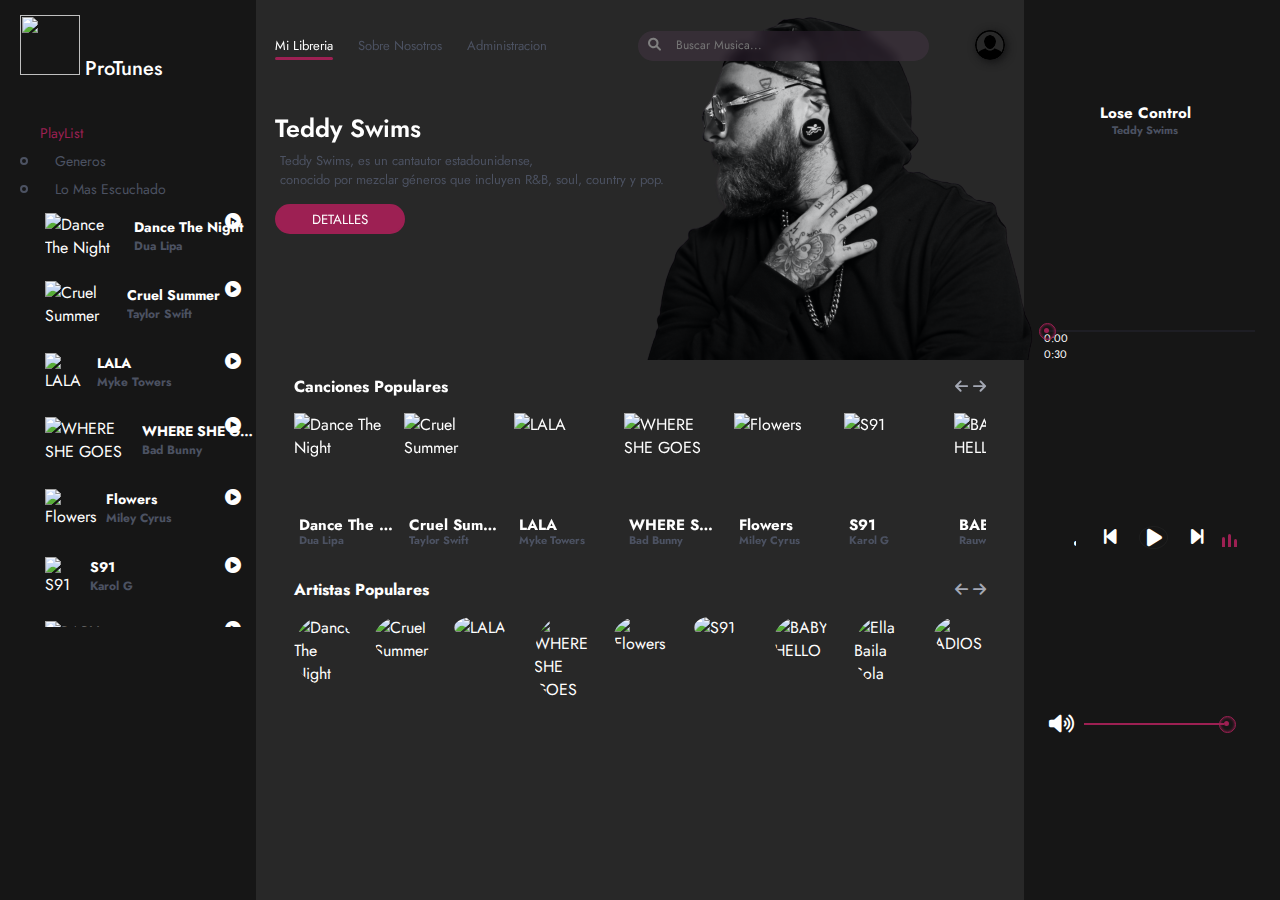
==== commit fea70553: "se trajeron imagenes de los artistas" ====
--- a/index.html
+++ b/index.html
@@ -49,8 +49,8 @@
         <nav>
           <ul>
             <li>Mi Libreria <span></span></li>
-            <li>Sobre Nosotros </li>
-            <li>Administracion</li>
+            <li id="aboutRedireccion">Sobre Nosotros </li>
+            <li id="adminRedireccion">Administracion</li>
           </ul>
           <div class="search">
             <i class="fa-solid fa-magnifying-glass bi"></i>
@@ -60,7 +60,7 @@
             </div>
           </div>
             <div class="user">
-              <img src="/assets/img/descarga-removebg-preview.png" alt="portadaArtista">        
+              <img src="/assets/img/descarga-removebg-preview.png" alt="portadaArtista" id="loginRedireccion">        
           </div>   
         </nav>
         <div class="content">
@@ -68,7 +68,7 @@
           <p>Teddy Swims, es un cantautor estadounidense,<br> conocido por mezclar géneros que incluyen R&B, soul, country y pop.</p>
           <div class="botones">
             
-            <button>DETALLES</button>
+            <button id="botonRedireccionar">DETALLES</button>
           </div>
         </div>
 
--- a/index.css
+++ b/index.css
@@ -366,7 +366,7 @@
   top: -7px;
   left: 0;
   cursor: pointer;
-  z-index: 3;
+  z-index: 999999999999999999999999999999999999999;
   /* transition: 3s linear ; */
   opacity: 0;
 }
@@ -393,7 +393,7 @@
   top: -8px;
   left: 0;
   cursor: pointer;
-  z-index: 3;
+  z-index: 999999999999999999999999999999999999;
   opacity: 0;
 }
 
@@ -436,14 +436,13 @@
   height: 40%;
   background: url("/assets/img/songside_img_teddy_swims-removebg-preview.png");
   background-repeat: no-repeat;
-  background-size: 70%;
   z-index: -1;
-  right: -1px;
+  right: -20px;
   
 }
 
 main .songside nav {
-  width: 98%;
+  width: 95%;
   height: 10%;
   /* border: 1px solid #fff; */
   margin: auto;
@@ -459,7 +458,7 @@
   position: relative;
   font-size: 13px;
   color: #4c5262;
-  margin-right: 15px;
+  margin-right: 25px;
   cursor: pointer;
   transition: 0.3s linear;
 }
@@ -538,16 +537,16 @@
   height: 100%;
   /* border: 1px solid #fff; */
   padding: 0;
-  font-size: 14px;
+  font-size: 13px;
   font-weight: 600;
-  color: #9d2053;
+  color: #fff;
 
   
 }
 
 main .songside nav .search .searchResults .cardSearch .content .subtitulo{
   font-size: 11px;
-  color: #fff;
+  color: #a4a8b4;
   font-weight: 500;
 
   
@@ -791,8 +790,6 @@
   background: #121213;
 } */
 
-
-
 @media screen and (min-width: 990px) and (max-width: 1184px) {
   @import url("https://fonts.googleapis.com/css2?family=Bebas+Neue&family=Jost&display=swap");
   * {
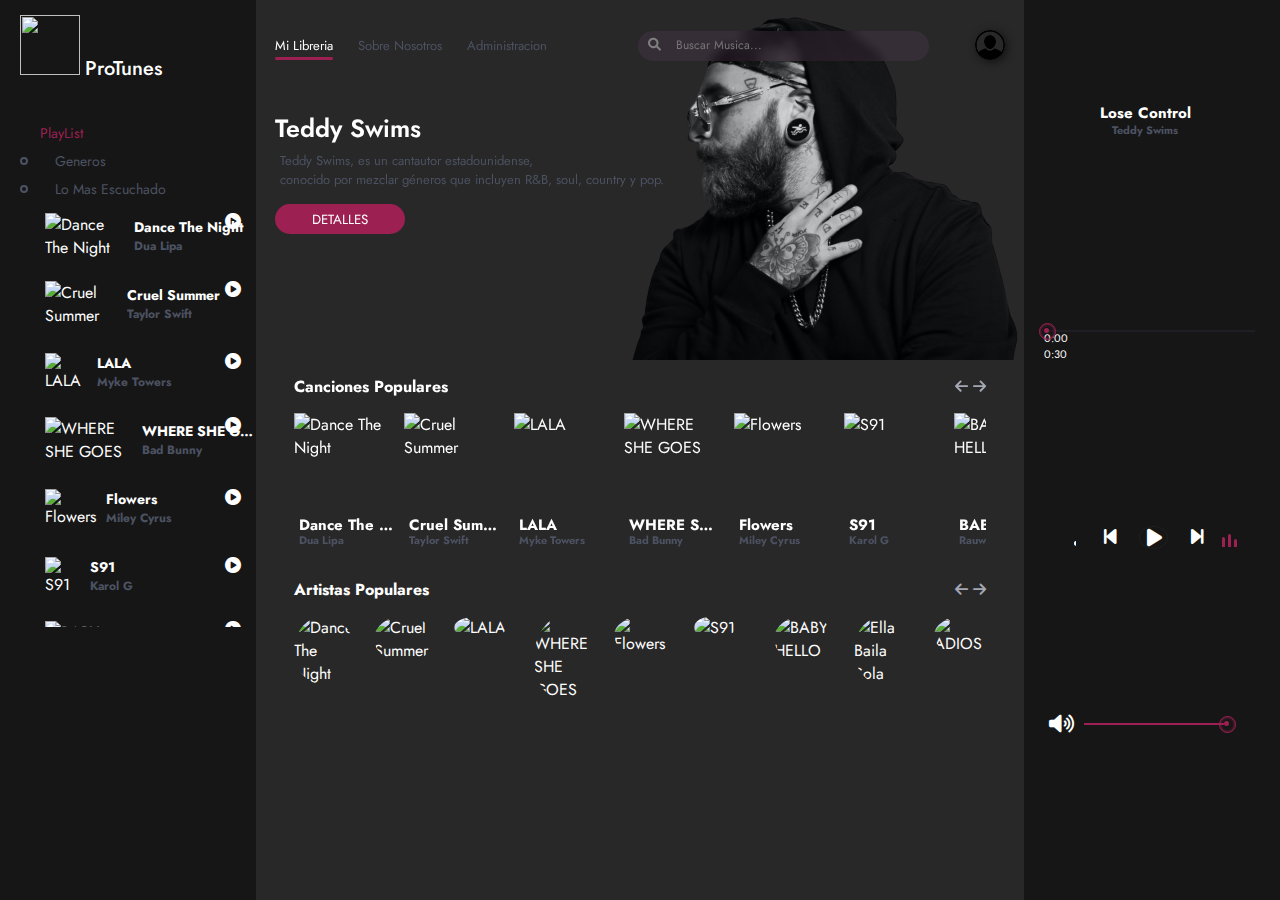
==== commit 8b2b62d5: "cambios en el search" ====
--- a/index.html
+++ b/index.html
@@ -64,8 +64,8 @@
           </div>   
         </nav>
         <div class="content">
-          <h1>Teddy Swims</h1>
-          <p>Teddy Swims, es un cantautor estadounidense,<br> conocido por mezclar géneros que incluyen R&B, soul, country y pop.</p>
+          <h1 id="title">Teddy Swims</h1>
+          <p id="descripcion">Teddy Swims, es un cantautor estadounidense,<br> conocido por mezclar géneros que incluyen R&B, soul, country y pop.</p>
           <div class="botones">
             
             <button id="botonRedireccionar">DETALLES</button>
@@ -96,57 +96,9 @@
             </div>
           </div>
 
-          <div class="item ">
+          <div class="item " id="wasa">
            
-            </li>
-            <li>
-              <img src="/assets/img/songside img teddy swims.png" alt="">
-            </li>
-            <li>
-              <img src="/assets/img/songside img teddy swims.png" alt="">
-            </li>
-            <li>
-              <img src="/assets/img/songside img teddy swims.png" alt="">
-            </li>
-            <li>
-              <img src="/assets/img/songside img teddy swims.png" alt="">
-            </li>
-            <li>
-              <img src="/assets/img/songside img teddy swims.png" alt="">
-            </li>
-            <li>
-              <img src="/assets/img/songside img teddy swims.png" alt="">
-            </li>
-            <li>
-              <img src="/assets/img/songside img teddy swims.png" alt="">
-            </li>
-            <li>
-              <img src="/assets/img/songside img teddy swims.png" alt="">
-            </li>
-            <li>
-              <img src="/assets/img/songside img teddy swims.png" alt="">
-            </li>
-            <li>
-              <img src="/assets/img/songside img teddy swims.png" alt="">
-            </li>
-            <li>
-              <img src="/assets/img/songside img teddy swims.png" alt="">
-            </li>
-            <li>
-              <img src="/assets/img/songside img teddy swims.png" alt="">
-            </li>
-            <li>
-              <img src="/assets/img/songside img teddy swims.png" alt="">
-            </li>
-            <li>
-              <img src="/assets/img/songside img teddy swims.png" alt="">
-            </li>
-            <li>
-              <img src="/assets/img/songside img teddy swims.png" alt="">
-            </li>
-            <li>
-              <img src="/assets/img/songside img teddy swims.png" alt="">
-            </li>
+          
           </div>
         </div>
       </div>
--- a/index.css
+++ b/index.css
@@ -437,7 +437,7 @@
   background: url("/assets/img/songside_img_teddy_swims-removebg-preview.png");
   background-repeat: no-repeat;
   z-index: -1;
-  right: -20px;
+  right: -5px;
   
 }
 
@@ -492,7 +492,7 @@
   position: absolute;
   width: 100%;
   height: 100%;
-  background: rgb(184, 105, 184, 0.1);
+  background: rgb(185, 105, 184, 0.1);
   border-radius: 20px;
   backdrop-filter: blur(5px);
   z-index: -1;
@@ -519,7 +519,7 @@
   /* border: 1px solid #fff; */
   display: flex;
   align-items: center;
-  background: rgb(184, 184, 184, .1);
+  background: rgb(184, 184, 184, 0.5);
   margin-bottom: 5px;
   text-decoration: none;
   display: none;
@@ -537,16 +537,16 @@
   height: 100%;
   /* border: 1px solid #fff; */
   padding: 0;
-  font-size: 13px;
+  font-size: 14px;
   font-weight: 600;
-  color: #fff;
+  color: #9d2053;
 
   
 }
 
 main .songside nav .search .searchResults .cardSearch .content .subtitulo{
-  font-size: 11px;
-  color: #a4a8b4;
+  font-size: 12px;
+  color: #000000;
   font-weight: 500;
 
   
@@ -651,7 +651,7 @@
   color: #a4a8b4;
   cursor: pointer;
   transition: 0.3s linear;
-  font-size: 15px; /* font size del popular song y flechas */
+  font-size: 15px;
 }
 main .songside .popularsong .h4 .bi:hover {
   color: #fff;
@@ -1307,7 +1307,7 @@
     /* border: 1px solid #fff; */
     display: flex;
     align-items: center;
-    background: rgb(184, 184, 184, .1);
+    background: rgb(184, 184, 184, .5);
     margin-bottom: 5px;
     text-decoration: none;
     display: none;
@@ -1334,7 +1334,7 @@
   
   main .songside nav .search .searchResults .cardSearch .content .subtitulo{
     font-size: 11px;
-    color: #fff;
+    color: #000000;
     font-weight: 500;
   
     
@@ -1442,7 +1442,7 @@
     color: #a4a8b4;
     cursor: pointer;
     transition: 0.3s linear;
-    font-size: 15px; /* font size del popular song y flechas */
+    font-size: 15px; 
   }
   main .songside .popularsong .h4 .bi:hover {
     color: #fff;
@@ -2097,7 +2097,7 @@
     /* border: 1px solid #fff; */
     display: flex;
     align-items: center;
-    background: rgb(184, 184, 184, .1);
+    background: rgb(184, 184, 184, .5);
     margin-bottom: 5px;
     text-decoration: none;
     display: none;
@@ -2124,7 +2124,7 @@
   
   main .songside nav .search .searchResults .cardSearch .content .subtitulo{
     font-size: 11px;
-    color: #fff;
+    color: #000000;
     font-weight: 500;
   
     
@@ -2400,7 +2400,7 @@
   main .menuside,
   .songside {
     width: 25%;
-    height: 90%;
+    height: 100%;
     /* border: 1px solid #fff; */
     background-color: rgb(22, 22, 22);
     color: #fff;
@@ -2544,7 +2544,7 @@
   }
   
   main .masterplay {
-   display: flex;
+   display: none;
    align-items: center;
    padding: 0px 20px;
    height: 100%;
@@ -2901,7 +2901,7 @@
     /* border: 1px solid #fff; */
     display: flex;
     align-items: center;
-    background: rgb(184, 184, 184, .1);
+    background: rgb(184, 184, 184, .5);
     margin-bottom: 5px;
     text-decoration: none;
     display: none;
@@ -2928,7 +2928,7 @@
   
   main .songside nav .search .searchResults .cardSearch .content .subtitulo{
     font-size: 11px;
-    color: #fff;
+    color: #000000;
     font-weight: 500;
   
     
@@ -3204,7 +3204,7 @@
   main .menuside,
   .songside {
     width: 100%;
-    height: 85%;
+    height: 100%;
     /* border: 1px solid #fff; */
     background-color: rgb(22, 22, 22);
     color: #fff;
@@ -3348,7 +3348,7 @@
   }
   
   main .masterplay {
-   display: flex;
+   display: none;
    align-items: center;
    padding: 0px 20px;
    height: 100%;
@@ -3714,7 +3714,7 @@
     /* border: 1px solid #fff; */
     display: flex;
     align-items: center;
-    background: rgb(184, 184, 184, .1);
+    background: rgb(184, 184, 184, .5);
     margin-bottom: 5px;
     text-decoration: none;
     display: none;
@@ -3741,7 +3741,7 @@
   
   main .songside nav .search .searchResults .cardSearch .content .subtitulo{
     font-size: 11px;
-    color: #fff;
+    color: #000000;
     font-weight: 500;
   
     
@@ -4017,7 +4017,7 @@
   main .menuside,
   .songside {
     width: 100%;
-    height: 85%;
+    height: 100%;
     /* border: 1px solid #fff; */
     background-color: rgb(22, 22, 22);
     color: #fff;
@@ -4161,7 +4161,7 @@
   }
   
   main .masterplay {
-   display: flex;
+   display: none;
    align-items: center;
    padding: 0px 20px;
    height: 100%;
@@ -4433,7 +4433,6 @@
     background-size: 85%;
     z-index: -1;
     right: -50px;
-    
   }
   
   main .songside nav {
@@ -4455,7 +4454,7 @@
     list-style: none;
     position: relative;
     font-size: 13px;
-    color: #4c5262;
+    color: #575c6c;
     margin-right: 5px;
     cursor: pointer;
     transition: 0.3s linear;
@@ -4522,7 +4521,7 @@
     /* border: 1px solid #fff; */
     display: flex;
     align-items: center;
-    background: rgb(184, 184, 184, .1);
+    background: rgb(184, 184, 184, .5);
     margin-bottom: 5px;
     text-decoration: none;
     display: none;
@@ -4549,7 +4548,7 @@
   
   main .songside nav .search .searchResults .cardSearch .content .subtitulo{
     font-size: 11px;
-    color: #fff;
+    color: #000000;
     font-weight: 500;
   
     
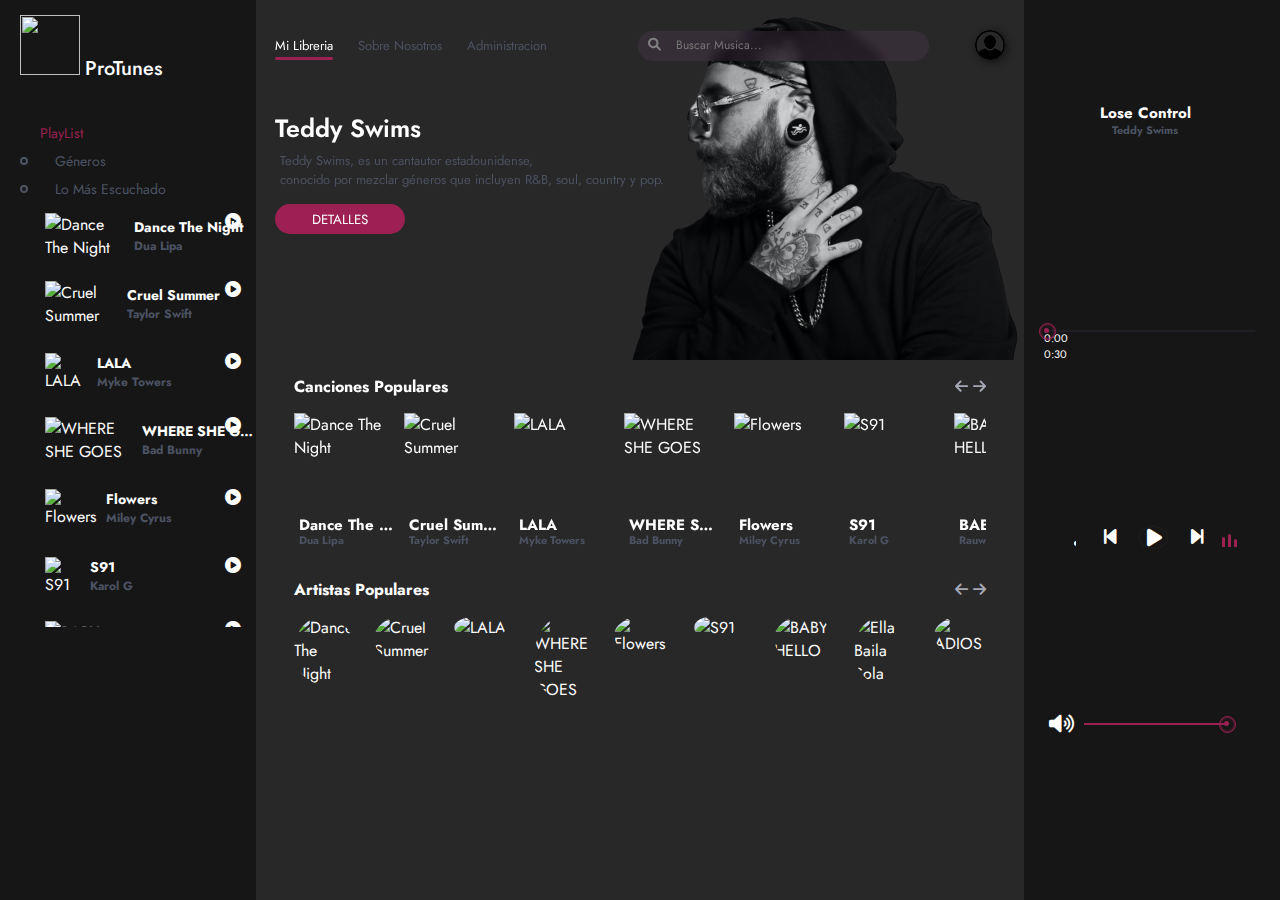
==== commit 016222d2: "merge de rama detalles con dev" ====
--- a/index.html
+++ b/index.html
@@ -14,7 +14,7 @@
       rel="stylesheet"
       href="https://cdnjs.cloudflare.com/ajax/libs/font-awesome/6.0.0/css/all.min.css"
     />
-    <link rel="stylesheet" href="/index.css" />
+    <link rel="stylesheet" href="./index.css" />
     <title>ProTunes</title>
   </head>
 
@@ -33,9 +33,8 @@
           <h4 class="activo">
             <span></span><i class="bi bi-music-note-beamed"></i>PlayList
           </h4>
-          <h4><span></span><i class="bi bi-music-note-beamed"></i>Generos</h4>
-          <h4>
-            <span></span><i class="bi bi-music-note-beamed"></i>Lo Mas Escuchado
+          <h4 id="generosRedireccion"><span></span><i class="bi bi-music-note-beamed " ></i>Géneros</h4>
+          <h4 id="masEscuchadoRedireccion"><span></span><i class="bi bi-music-note-beamed masEscuchadoRedireccion" ></i>Lo Más Escuchado
           </h4>
         </div>
 
@@ -155,5 +154,7 @@
     <script src="/js/global.js"></script>
     <script src="/app.js"></script>
     <script src="/index.js"></script>
+    <script src="/js/detalle.js"></script>
+
   </body>
 </html>
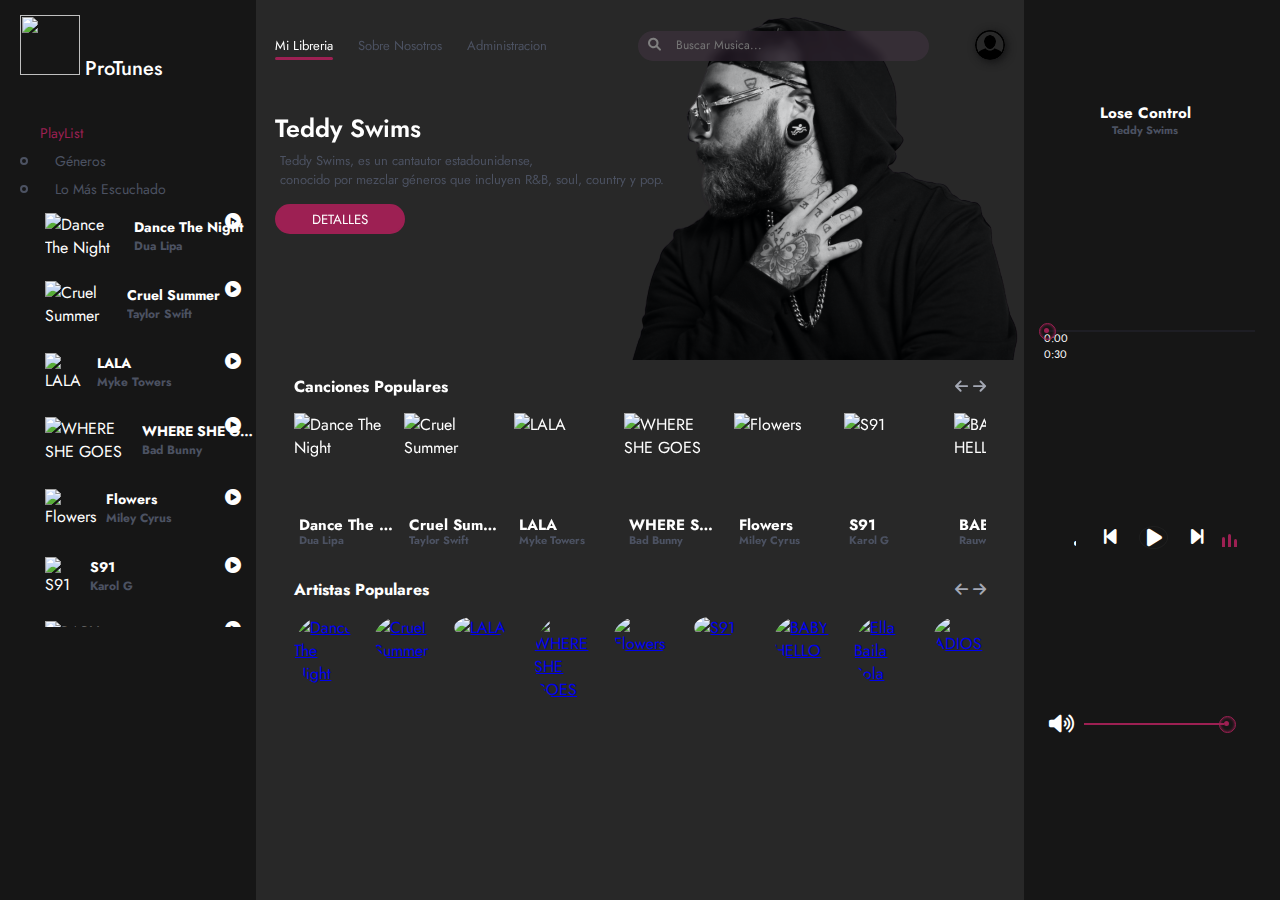
==== commit 068bebf7: "agregue el arrelgo songs a index.js" ====
--- a/index.html
+++ b/index.html
@@ -150,7 +150,7 @@
       integrity="sha384-geWF76RCwLtnZ8qwWowPQNguL3RmwHVBC9FhGdlKrxdiJJigb/j/68SIy3Te4Bkz"
       crossorigin="anonymous"
     ></script>
-    <script src="/js/admin.js"></script>
+    <!-- <script src="/js/admin.js"></script> -->
     <script src="/js/global.js"></script>
     <script src="/app.js"></script>
     <script src="/index.js"></script>
